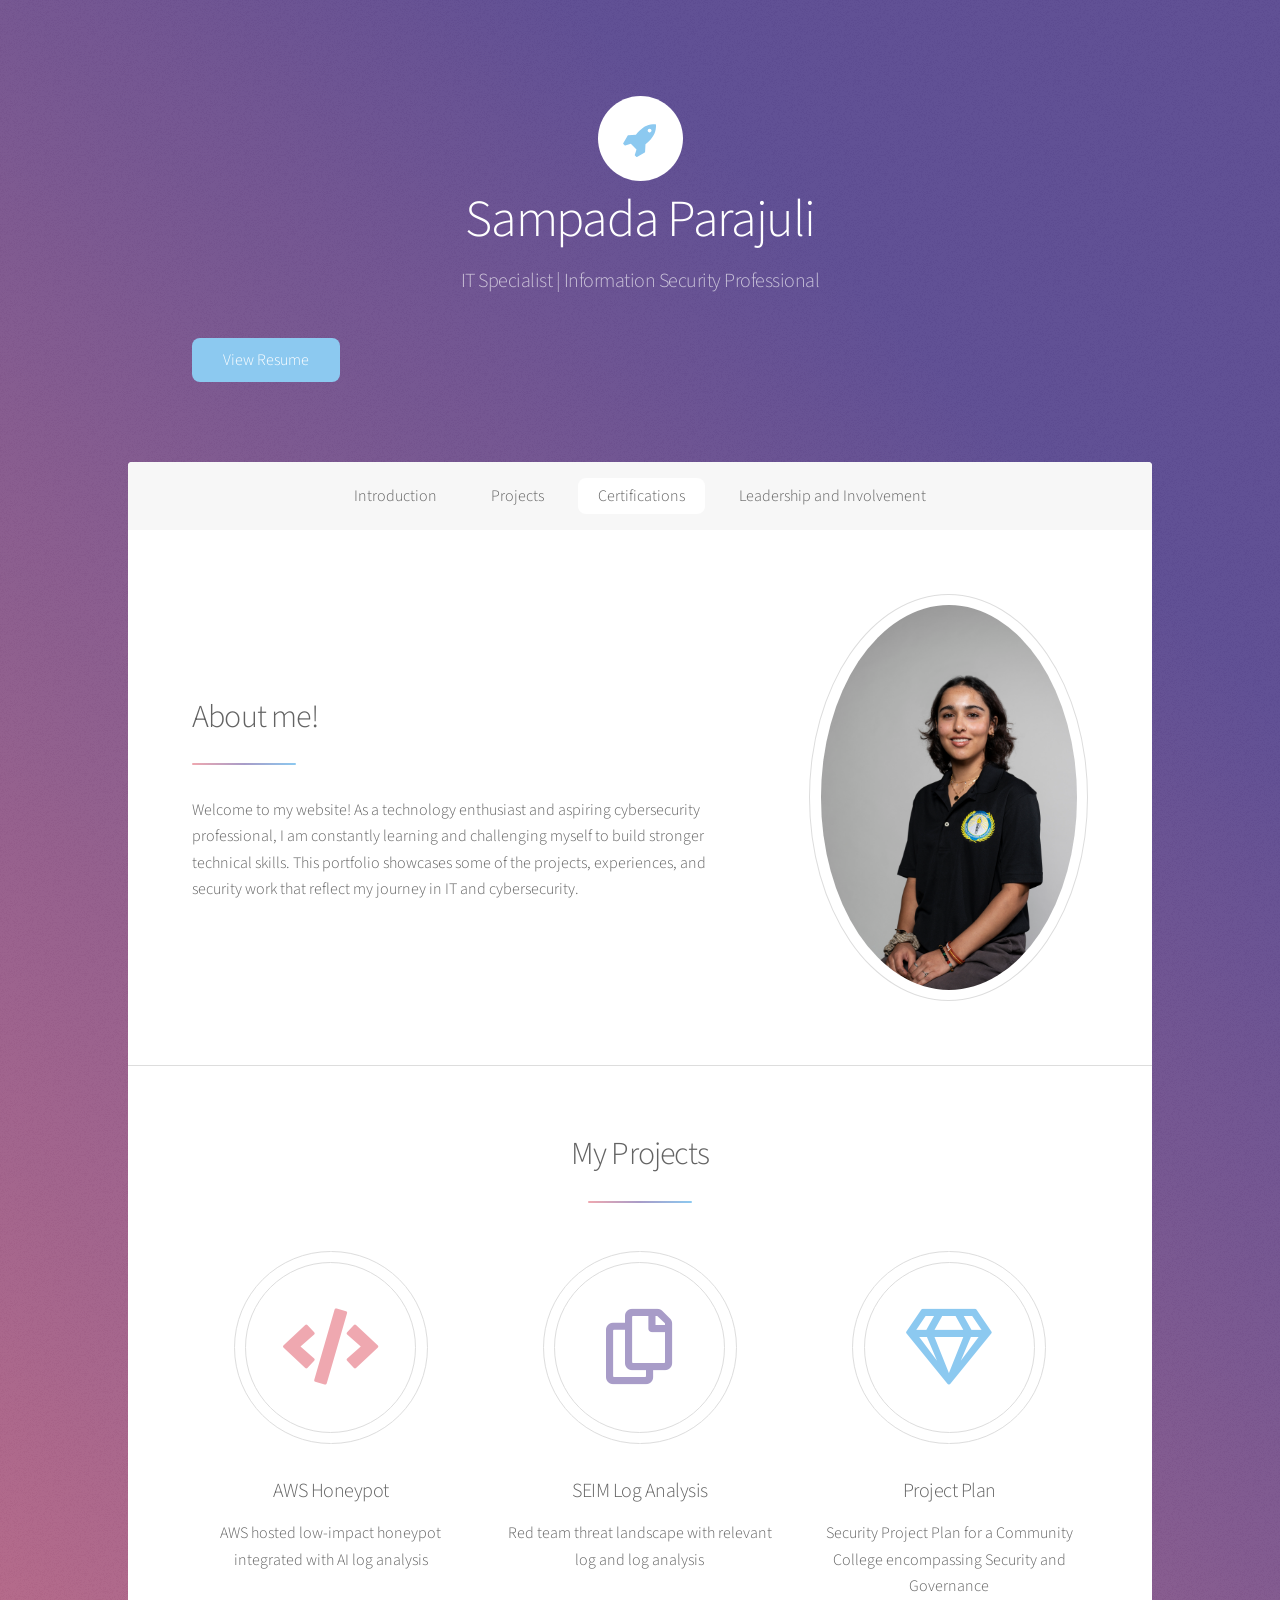
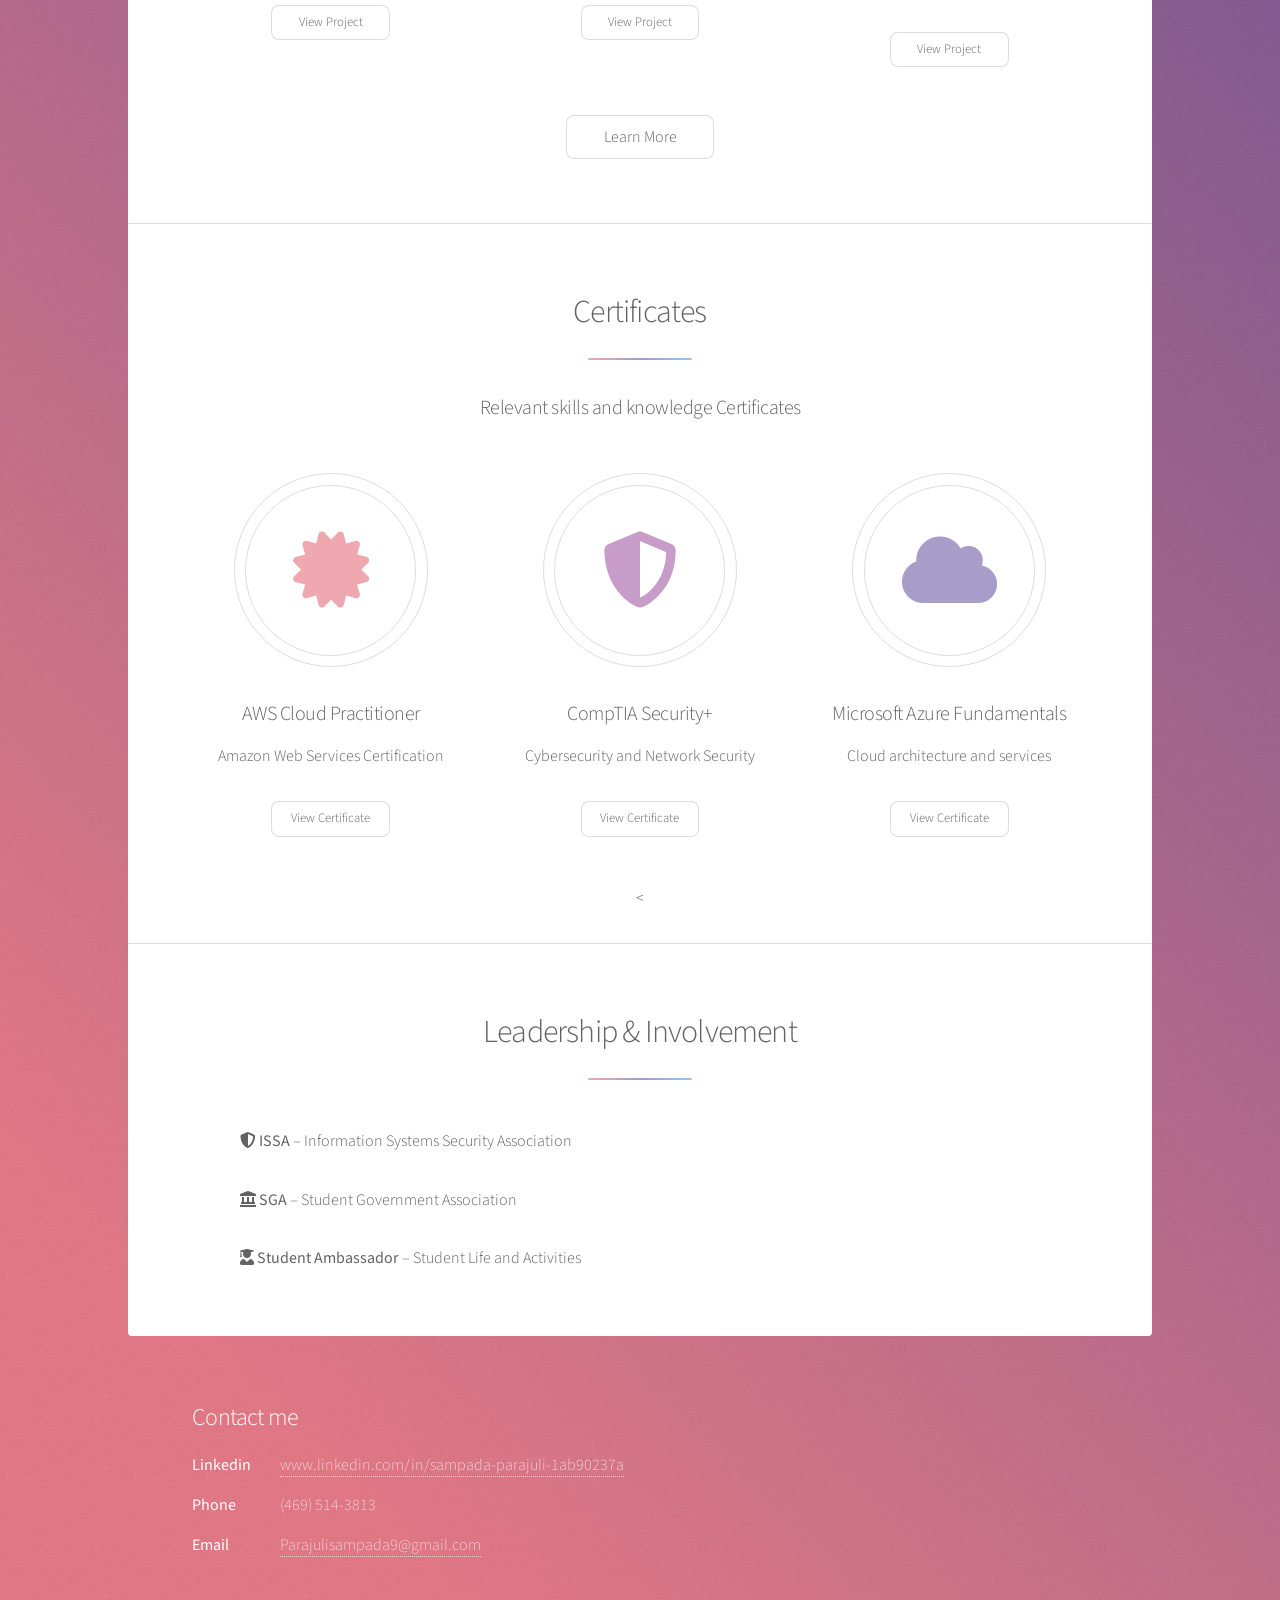
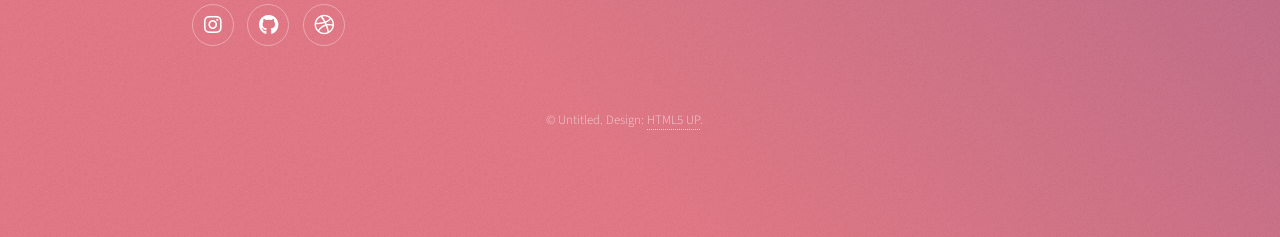
==== index.html @ 26364e6a "Update index.html" ====
<!DOCTYPE HTML>
<!--
	Stellar by HTML5 UP
	html5up.net | @ajlkn
	Free for personal and commercial use under the CCA 3.0 license (html5up.net/license)
-->
<html>
	<head>
		<title>Stellar by HTML5 UP</title>
		<meta charset="utf-8" />
		<meta name="viewport" content="width=device-width, initial-scale=1, user-scalable=no" />
		<link rel="stylesheet" href="assets/css/main.css" />
		<noscript><link rel="stylesheet" href="assets/css/noscript.css" /></noscript>
	</head>
	<body class="is-preload">

		<!-- Wrapper -->
			<div id="wrapper">

				<!-- Header -->
					<header id="header" class="alt">
						<img src="images/logo.svg" alt="" />
						<h1>Sampada Parajuli</h1>
						<p>IT Specialist | Information Security Professional<br />
						<ul class="actions">
    <li>
        <a href="Files/Parajuli_Sampada_resume.pdf" 
           class="button primary" 
           target="_blank">
           View Resume
        </a>
    </li>
</ul>

					</header>

				<!-- Nav -->
					<nav id="nav">
						<ul>
							<li><a href="#intro" class="active">Introduction</a></li>
							<li><a href="#first">Projects</a></li>
							<li><a href="#second">Certifications</a></li>
							<li><a href="#cta">Leadership and Involvement</a></li>
						</ul>
					</nav>

				<!-- Main -->
					<div id="main">

						<!-- Introduction -->
							<section id="intro" class="main">
								<div class="spotlight">
									<div class="content">
										<header class="major">
											<h2>About me!</h2>
										</header>
										<p> Welcome to my website! As a technology enthusiast and aspiring cybersecurity professional, I am constantly learning and challenging myself to build stronger technical skills. This portfolio showcases some of the projects, experiences, and security work that reflect my journey in IT and cybersecurity. </p>
										 
										
									</div>
									<span class="image"><img src="images/profile.jpg" alt="" /></span>
								</div>
							</section>

						<!-- First Section -->
							<section id="first" class="main special">
								<header class="major">
									<h2>My Projects</h2>
								</header>
								<ul class="features">
									<li>
										<span class="icon solid major style1 fa-code"></span>
										<h3>AWS Honeypot</h3>
										<p>AWS hosted low-impact honeypot integrated with AI log analysis </p>
										<a href="Work_In_Progress.html" class="button small">
                                        View Project
                                        </a>
										
										

									</li>
									<li>
										<span class="icon major style3 fa-copy"></span>
										<h3>SEIM Log Analysis</h3>
										<p>Red team threat landscape with relevant log and log analysis</p>
										<a href="Work_In_Progress.html" class="button small">
										View Project
									    </a>
									</li>
									<li>
										<span class="icon major style5 fa-gem"></span>
										<h3>Project Plan</h3>
										<p>Security Project Plan for a Community College encompassing Security and Governance </p>
										<a href="Files/Final Project Paper.pdf" class=" button small" target="_blank">
										View Project
									    </a>
									</li>
								</ul>
								<footer class="major">
									<ul class="actions special">
										<li><a href="generic.html" class="button">Learn More</a></li>
									</ul>
								</footer>
							</section>

						<!-- Second Section -->
							<section id="second" class="main special">
								<header class="major">
									<h2>Certificates</h2>
									<p>Relevant skills and knowledge Certificates</p>
								</header>
								<ul class="features">

<li>
<span class="icon solid major style1 fa-certificate"></span>
    <h3>AWS Cloud Practitioner</h3>
    <p>Amazon Web Services Certification</p>
    <a href="https://www.credly.com/badges/31029b30-07ab-49d8-a870-d1dc6d3fd53c/public_url" target="_blank" class="button small">
        View Certificate
</a>
</li>

<li>
<span class="icon solid major style2 fa-shield-alt"></span>
<h3>CompTIA Security+</h3>
<p>Cybersecurity and Network Security</p>
<a href="https://www.credly.com/badges/da59592b-9fc3-4e38-9000-5b872bf8cd38/public_url" class=" button small" target="_blank">
View Certificate
</a>
</li>

<li>
<span class="icon solid major style3 fa-cloud"></span>
<h3>Microsoft Azure Fundamentals</h3>
<p>Cloud architecture and services</p>
<a href="https://learn.microsoft.com/api/credentials/share/en-us/SampadaParajuli-6406/9DDF2F035B7B5798?sharingId=3204D1D7E236F572" class=" button small" target="_blank">
View Certificate
</a>
</li>


</ul>
								<
								</footer>
							</section>

						<!-- Get Started -->
							<section id="cta" class="main special">
<header class="major">
<h2>Leadership & Involvement</h2>
</header>

<div class="volunteer-list">

<p><i class="fas fa-shield-alt"></i> 
<strong>ISSA</strong> – Information Systems Security Association
</p>

<p><i class="fas fa-landmark"></i> 
<strong>SGA</strong> – Student Government Association
</p>

<p><i class="fas fa-user-graduate"></i> 
<strong>Student Ambassador</strong> – Student Life and Activities
</p>

</div>

</section>

</section>

					</div>

				<!-- Footer -->
					<footer id="footer">
						</section>
						<section>
							<h2>Contact me </h2>
							<dl class="alt">
								<dt>Linkedin</dt>
								<dd><a herf="#">www.linkedin.com/in/sampada-parajuli-1ab90237a</a></dd>
								<dt>Phone</dt>
								<dd>(469) 514-3813</dd>
								<dt>Email</dt>
								<dd><a href="#">Parajulisampada9@gmail.com</a></dd>
							</dl>
							<ul class="icons">
								<li><a href="#" class="icon brands fa-instagram alt"><span class="label">Instagram</span></a></li>
								<li><a href="#" class="icon brands fa-github alt"><span class="label">GitHub</span></a></li>
								<li><a href="#" class="icon brands fa-dribbble alt"><span class="label">Dribbble</span></a></li>
							</ul>
						</section>
						<p class="copyright">&copy; Untitled. Design: <a href="https://html5up.net">HTML5 UP</a>.</p>
					</footer>

			</div>

		<!-- Scripts -->
			<script src="assets/js/jquery.min.js"></script>
			<script src="assets/js/jquery.scrollex.min.js"></script>
			<script src="assets/js/jquery.scrolly.min.js"></script>
			<script src="assets/js/browser.min.js"></script>
			<script src="assets/js/breakpoints.min.js"></script>
			<script src="assets/js/util.js"></script>
			<script src="assets/js/main.js"></script>

	</body>

</html>
---- assets/css/main.css ----
@import url(fontawesome-all.min.css);
@import 'https://fonts.googleapis.com/css?family=Source+Sans+Pro:300,400';

/*
	Stellar by HTML5 UP
	html5up.net | @ajlkn
	Free for personal and commercial use under the CCA 3.0 license (html5up.net/license)
*/

html, body, div, span, applet, object,
iframe, h1, h2, h3, h4, h5, h6, p, blockquote,
pre, a, abbr, acronym, address, big, cite,
code, del, dfn, em, img, ins, kbd, q, s, samp,
small, strike, strong, sub, sup, tt, var, b,
u, i, center, dl, dt, dd, ol, ul, li, fieldset,
form, label, legend, table, caption, tbody,
tfoot, thead, tr, th, td, article, aside,
canvas, details, embed, figure, figcaption,
footer, header, hgroup, menu, nav, output, ruby,
section, summary, time, mark, audio, video {
	margin: 0;
	padding: 0;
	border: 0;
	font-size: 100%;
	font: inherit;
	vertical-align: baseline;}

article, aside, details, figcaption, figure,
footer, header, hgroup, menu, nav, section {
	display: block;}

body {
	line-height: 1;
}

ol, ul {
	list-style: none;
}

blockquote, q {
	quotes: none;
}

	blockquote:before, blockquote:after, q:before, q:after {
		content: '';
		content: none;
	}

table {
	border-collapse: collapse;
	border-spacing: 0;
}

body {
	-webkit-text-size-adjust: none;
}

mark {
	background-color: transparent;
	color: inherit;
}

input::-moz-focus-inner {
	border: 0;
	padding: 0;
}

input, select, textarea {
	-moz-appearance: none;
	-webkit-appearance: none;
	-ms-appearance: none;
	appearance: none;
}

/* Basic */

	@-ms-viewport {
		width: device-width;
	}

	body {
		-ms-overflow-style: scrollbar;
	}

	@media screen and (max-width: 480px) {

		html, body {
			min-width: 320px;
		}

	}

	html {
		box-sizing: border-box;
	}

	*, *:before, *:after {
		box-sizing: inherit;
	}

	body {
		background-color: #935d8c;
		background-image: url("images/overlay.png"), -moz-linear-gradient(45deg, #e37682 15%, #5f4d93 85%);
		background-image: url("images/overlay.png"), -webkit-linear-gradient(45deg, #e37682 15%, #5f4d93 85%);
		background-image: url("images/overlay.png"), -ms-linear-gradient(45deg, #e37682 15%, #5f4d93 85%);
		background-image: url("images/overlay.png"), linear-gradient(45deg, #e37682 15%, #5f4d93 85%);
	}

		body.is-preload *, body.is-preload *:before, body.is-preload *:after {
			-moz-animation: none !important;
			-webkit-animation: none !important;
			-ms-animation: none !important;
			animation: none !important;
			-moz-transition: none !important;
			-webkit-transition: none !important;
			-ms-transition: none !important;
			transition: none !important;
		}

/* Type */

	body {
		background-color: #935d8c;
		color: rgba(255, 255, 255, 0.65);
	}

	body, input, select, textarea {
		font-family: "Source Sans Pro", Helvetica, sans-serif;
		font-size: 17pt;
		font-weight: 300;
		line-height: 1.65;
	}

		@media screen and (max-width: 1680px) {

			body, input, select, textarea {
				font-size: 14pt;
			}

		}

		@media screen and (max-width: 1280px) {

			body, input, select, textarea {
				font-size: 12pt;
			}

		}

		@media screen and (max-width: 360px) {

			body, input, select, textarea {
				font-size: 11pt;
			}

		}

	a {
		-moz-transition: color 0.2s ease, border-bottom 0.2s ease;
		-webkit-transition: color 0.2s ease, border-bottom 0.2s ease;
		-ms-transition: color 0.2s ease, border-bottom 0.2s ease;
		transition: color 0.2s ease, border-bottom 0.2s ease;
		text-decoration: none;
		border-bottom: dotted 1px;
		color: inherit;
	}

		a:hover {
			border-bottom-color: transparent;
		}

	strong, b {
		font-weight: 400;
	}

	em, i {
		font-style: italic;
	}

	p {
		margin: 0 0 2em 0;
	}

		p.content {
			-moz-columns: 20em 2;
			-webkit-columns: 20em 2;
			-ms-columns: 20em 2;
			columns: 20em 2;
			-moz-column-gap: 2em;
			-webkit-column-gap: 2em;
			-ms-column-gap: 2em;
			column-gap: 2em;
			text-align: justify;
		}

	h1, h2, h3, h4, h5, h6 {
		font-weight: 300;
		line-height: 1.5;
		margin: 0 0 0.7em 0;
		letter-spacing: -0.025em;
	}

		h1 a, h2 a, h3 a, h4 a, h5 a, h6 a {
			color: inherit;
			text-decoration: none;
		}

	h1 {
		font-size: 2.5em;
		line-height: 1.2;
	}

	h2 {
		font-size: 1.5em;
	}

	h3 {
		font-size: 1.25em;
	}

	h4 {
		font-size: 1.1em;
	}

	h5 {
		font-size: 0.9em;
	}

	h6 {
		font-size: 0.7em;
	}

	@media screen and (max-width: 736px) {

		h1 {
			font-size: 2em;
		}

	}

	sub {
		font-size: 0.8em;
		position: relative;
		top: 0.5em;
	}

	sup {
		font-size: 0.8em;
		position: relative;
		top: -0.5em;
	}

	blockquote {
		border-left: solid 4px;
		font-style: italic;
		margin: 0 0 2em 0;
		padding: 0.5em 0 0.5em 2em;
	}

	code {
		border-radius: 8px;
		border: solid 1px;
		font-family: "Courier New", monospace;
		font-size: 0.9em;
		margin: 0 0.25em;
		padding: 0.25em 0.65em;
	}

	pre {
		-webkit-overflow-scrolling: touch;
		font-family: "Courier New", monospace;
		font-size: 0.9em;
		margin: 0 0 2em 0;
	}

		pre code {
			display: block;
			line-height: 1.75;
			padding: 1em 1.5em;
			overflow-x: auto;
		}

	hr {
		border: 0;
		border-bottom: solid 1px;
		margin: 2em 0;
	}

		hr.major {
			margin: 3em 0;
		}

	.align-left {
		text-align: left;
	}

	.align-center {
		text-align: center;
	}

	.align-right {
		text-align: right;
	}

	input, select, textarea {
		color: #ffffff;
	}

	a:hover {
		color: #ffffff;
	}

	strong, b {
		color: #ffffff;
	}

	h1, h2, h3, h4, h5, h6 {
		color: #ffffff;
	}

	blockquote {
		border-left-color: rgba(255, 255, 255, 0.35);
	}

	code {
		background: rgba(255, 255, 255, 0.075);
		border-color: rgba(255, 255, 255, 0.35);
	}

	hr {
		border-bottom-color: rgba(255, 255, 255, 0.35);
	}

/* Row */

	.row {
		display: flex;
		flex-wrap: wrap;
		box-sizing: border-box;
		align-items: stretch;
	}

		.row > * {
			box-sizing: border-box;
		}

		.row.gtr-uniform > * > :last-child {
			margin-bottom: 0;
		}

		.row.aln-left {
			justify-content: flex-start;
		}

		.row.aln-center {
			justify-content: center;
		}

		.row.aln-right {
			justify-content: flex-end;
		}

		.row.aln-top {
			align-items: flex-start;
		}

		.row.aln-middle {
			align-items: center;
		}

		.row.aln-bottom {
			align-items: flex-end;
		}

		.row > .imp {
			order: -1;
		}

		.row > .col-1 {
			width: 8.33333%;
		}

		.row > .off-1 {
			margin-left: 8.33333%;
		}

		.row > .col-2 {
			width: 16.66667%;
		}

		.row > .off-2 {
			margin-left: 16.66667%;
		}

		.row > .col-3 {
			width: 25%;
		}

		.row > .off-3 {
			margin-left: 25%;
		}

		.row > .col-4 {
			width: 33.33333%;
		}

		.row > .off-4 {
			margin-left: 33.33333%;
		}

		.row > .col-5 {
			width: 41.66667%;
		}

		.row > .off-5 {
			margin-left: 41.66667%;
		}

		.row > .col-6 {
			width: 50%;
		}

		.row > .off-6 {
			margin-left: 50%;
		}

		.row > .col-7 {
			width: 58.33333%;
		}

		.row > .off-7 {
			margin-left: 58.33333%;
		}

		.row > .col-8 {
			width: 66.66667%;
		}

		.row > .off-8 {
			margin-left: 66.66667%;
		}

		.row > .col-9 {
			width: 75%;
		}

		.row > .off-9 {
			margin-left: 75%;
		}

		.row > .col-10 {
			width: 83.33333%;
		}

		.row > .off-10 {
			margin-left: 83.33333%;
		}

		.row > .col-11 {
			width: 91.66667%;
		}

		.row > .off-11 {
			margin-left: 91.66667%;
		}

		.row > .col-12 {
			width: 100%;
		}

		.row > .off-12 {
			margin-left: 100%;
		}

		.row.gtr-0 {
			margin-top: 0;
			margin-left: 0em;
		}

			.row.gtr-0 > * {
				padding: 0 0 0 0em;
			}

			.row.gtr-0.gtr-uniform {
				margin-top: 0em;
			}

				.row.gtr-0.gtr-uniform > * {
					padding-top: 0em;
				}

		.row.gtr-25 {
			margin-top: 0;
			margin-left: -0.375em;
		}

			.row.gtr-25 > * {
				padding: 0 0 0 0.375em;
			}

			.row.gtr-25.gtr-uniform {
				margin-top: -0.375em;
			}

				.row.gtr-25.gtr-uniform > * {
					padding-top: 0.375em;
				}

		.row.gtr-50 {
			margin-top: 0;
			margin-left: -0.75em;
		}

			.row.gtr-50 > * {
				padding: 0 0 0 0.75em;
			}

			.row.gtr-50.gtr-uniform {
				margin-top: -0.75em;
			}

				.row.gtr-50.gtr-uniform > * {
					padding-top: 0.75em;
				}

		.row {
			margin-top: 0;
			margin-left: -1.5em;
		}

			.row > * {
				padding: 0 0 0 1.5em;
			}

			.row.gtr-uniform {
				margin-top: -1.5em;
			}

				.row.gtr-uniform > * {
					padding-top: 1.5em;
				}

		.row.gtr-150 {
			margin-top: 0;
			margin-left: -2.25em;
		}

			.row.gtr-150 > * {
				padding: 0 0 0 2.25em;
			}

			.row.gtr-150.gtr-uniform {
				margin-top: -2.25em;
			}

				.row.gtr-150.gtr-uniform > * {
					padding-top: 2.25em;
				}

		.row.gtr-200 {
			margin-top: 0;
			margin-left: -3em;
		}

			.row.gtr-200 > * {
				padding: 0 0 0 3em;
			}

			.row.gtr-200.gtr-uniform {
				margin-top: -3em;
			}

				.row.gtr-200.gtr-uniform > * {
					padding-top: 3em;
				}

		@media screen and (max-width: 1680px) {

			.row {
				display: flex;
				flex-wrap: wrap;
				box-sizing: border-box;
				align-items: stretch;
			}

				.row > * {
					box-sizing: border-box;
				}

				.row.gtr-uniform > * > :last-child {
					margin-bottom: 0;
				}

				.row.aln-left {
					justify-content: flex-start;
				}

				.row.aln-center {
					justify-content: center;
				}

				.row.aln-right {
					justify-content: flex-end;
				}

				.row.aln-top {
					align-items: flex-start;
				}

				.row.aln-middle {
					align-items: center;
				}

				.row.aln-bottom {
					align-items: flex-end;
				}

				.row > .imp-xlarge {
					order: -1;
				}

				.row > .col-1-xlarge {
					width: 8.33333%;
				}

				.row > .off-1-xlarge {
					margin-left: 8.33333%;
				}

				.row > .col-2-xlarge {
					width: 16.66667%;
				}

				.row > .off-2-xlarge {
					margin-left: 16.66667%;
				}

				.row > .col-3-xlarge {
					width: 25%;
				}

				.row > .off-3-xlarge {
					margin-left: 25%;
				}

				.row > .col-4-xlarge {
					width: 33.33333%;
				}

				.row > .off-4-xlarge {
					margin-left: 33.33333%;
				}

				.row > .col-5-xlarge {
					width: 41.66667%;
				}

				.row > .off-5-xlarge {
					margin-left: 41.66667%;
				}

				.row > .col-6-xlarge {
					width: 50%;
				}

				.row > .off-6-xlarge {
					margin-left: 50%;
				}

				.row > .col-7-xlarge {
					width: 58.33333%;
				}

				.row > .off-7-xlarge {
					margin-left: 58.33333%;
				}

				.row > .col-8-xlarge {
					width: 66.66667%;
				}

				.row > .off-8-xlarge {
					margin-left: 66.66667%;
				}

				.row > .col-9-xlarge {
					width: 75%;
				}

				.row > .off-9-xlarge {
					margin-left: 75%;
				}

				.row > .col-10-xlarge {
					width: 83.33333%;
				}

				.row > .off-10-xlarge {
					margin-left: 83.33333%;
				}

				.row > .col-11-xlarge {
					width: 91.66667%;
				}

				.row > .off-11-xlarge {
					margin-left: 91.66667%;
				}

				.row > .col-12-xlarge {
					width: 100%;
				}

				.row > .off-12-xlarge {
					margin-left: 100%;
				}

				.row.gtr-0 {
					margin-top: 0;
					margin-left: 0em;
				}

					.row.gtr-0 > * {
						padding: 0 0 0 0em;
					}

					.row.gtr-0.gtr-uniform {
						margin-top: 0em;
					}

						.row.gtr-0.gtr-uniform > * {
							padding-top: 0em;
						}

				.row.gtr-25 {
					margin-top: 0;
					margin-left: -0.375em;
				}

					.row.gtr-25 > * {
						padding: 0 0 0 0.375em;
					}

					.row.gtr-25.gtr-uniform {
						margin-top: -0.375em;
					}

						.row.gtr-25.gtr-uniform > * {
							padding-top: 0.375em;
						}

				.row.gtr-50 {
					margin-top: 0;
					margin-left: -0.75em;
				}

					.row.gtr-50 > * {
						padding: 0 0 0 0.75em;
					}

					.row.gtr-50.gtr-uniform {
						margin-top: -0.75em;
					}

						.row.gtr-50.gtr-uniform > * {
							padding-top: 0.75em;
						}

				.row {
					margin-top: 0;
					margin-left: -1.5em;
				}

					.row > * {
						padding: 0 0 0 1.5em;
					}

					.row.gtr-uniform {
						margin-top: -1.5em;
					}

						.row.gtr-uniform > * {
							padding-top: 1.5em;
						}

				.row.gtr-150 {
					margin-top: 0;
					margin-left: -2.25em;
				}

					.row.gtr-150 > * {
						padding: 0 0 0 2.25em;
					}

					.row.gtr-150.gtr-uniform {
						margin-top: -2.25em;
					}

						.row.gtr-150.gtr-uniform > * {
							padding-top: 2.25em;
						}

				.row.gtr-200 {
					margin-top: 0;
					margin-left: -3em;
				}

					.row.gtr-200 > * {
						padding: 0 0 0 3em;
					}

					.row.gtr-200.gtr-uniform {
						margin-top: -3em;
					}

						.row.gtr-200.gtr-uniform > * {
							padding-top: 3em;
						}

		}

		@media screen and (max-width: 1280px) {

			.row {
				display: flex;
				flex-wrap: wrap;
				box-sizing: border-box;
				align-items: stretch;
			}

				.row > * {
					box-sizing: border-box;
				}

				.row.gtr-uniform > * > :last-child {
					margin-bottom: 0;
				}

				.row.aln-left {
					justify-content: flex-start;
				}

				.row.aln-center {
					justify-content: center;
				}

				.row.aln-right {
					justify-content: flex-end;
				}

				.row.aln-top {
					align-items: flex-start;
				}

				.row.aln-middle {
					align-items: center;
				}

				.row.aln-bottom {
					align-items: flex-end;
				}

				.row > .imp-large {
					order: -1;
				}

				.row > .col-1-large {
					width: 8.33333%;
				}

				.row > .off-1-large {
					margin-left: 8.33333%;
				}

				.row > .col-2-large {
					width: 16.66667%;
				}

				.row > .off-2-large {
					margin-left: 16.66667%;
				}

				.row > .col-3-large {
					width: 25%;
				}

				.row > .off-3-large {
					margin-left: 25%;
				}

				.row > .col-4-large {
					width: 33.33333%;
				}

				.row > .off-4-large {
					margin-left: 33.33333%;
				}

				.row > .col-5-large {
					width: 41.66667%;
				}

				.row > .off-5-large {
					margin-left: 41.66667%;
				}

				.row > .col-6-large {
					width: 50%;
				}

				.row > .off-6-large {
					margin-left: 50%;
				}

				.row > .col-7-large {
					width: 58.33333%;
				}

				.row > .off-7-large {
					margin-left: 58.33333%;
				}

				.row > .col-8-large {
					width: 66.66667%;
				}

				.row > .off-8-large {
					margin-left: 66.66667%;
				}

				.row > .col-9-large {
					width: 75%;
				}

				.row > .off-9-large {
					margin-left: 75%;
				}

				.row > .col-10-large {
					width: 83.33333%;
				}

				.row > .off-10-large {
					margin-left: 83.33333%;
				}

				.row > .col-11-large {
					width: 91.66667%;
				}

				.row > .off-11-large {
					margin-left: 91.66667%;
				}

				.row > .col-12-large {
					width: 100%;
				}

				.row > .off-12-large {
					margin-left: 100%;
				}

				.row.gtr-0 {
					margin-top: 0;
					margin-left: 0em;
				}

					.row.gtr-0 > * {
						padding: 0 0 0 0em;
					}

					.row.gtr-0.gtr-uniform {
						margin-top: 0em;
					}

						.row.gtr-0.gtr-uniform > * {
							padding-top: 0em;
						}

				.row.gtr-25 {
					margin-top: 0;
					margin-left: -0.375em;
				}

					.row.gtr-25 > * {
						padding: 0 0 0 0.375em;
					}

					.row.gtr-25.gtr-uniform {
						margin-top: -0.375em;
					}

						.row.gtr-25.gtr-uniform > * {
							padding-top: 0.375em;
						}

				.row.gtr-50 {
					margin-top: 0;
					margin-left: -0.75em;
				}

					.row.gtr-50 > * {
						padding: 0 0 0 0.75em;
					}

					.row.gtr-50.gtr-uniform {
						margin-top: -0.75em;
					}

						.row.gtr-50.gtr-uniform > * {
							padding-top: 0.75em;
						}

				.row {
					margin-top: 0;
					margin-left: -1.5em;
				}

					.row > * {
						padding: 0 0 0 1.5em;
					}

					.row.gtr-uniform {
						margin-top: -1.5em;
					}

						.row.gtr-uniform > * {
							padding-top: 1.5em;
						}

				.row.gtr-150 {
					margin-top: 0;
					margin-left: -2.25em;
				}

					.row.gtr-150 > * {
						padding: 0 0 0 2.25em;
					}

					.row.gtr-150.gtr-uniform {
						margin-top: -2.25em;
					}

						.row.gtr-150.gtr-uniform > * {
							padding-top: 2.25em;
						}

				.row.gtr-200 {
					margin-top: 0;
					margin-left: -3em;
				}

					.row.gtr-200 > * {
						padding: 0 0 0 3em;
					}

					.row.gtr-200.gtr-uniform {
						margin-top: -3em;
					}

						.row.gtr-200.gtr-uniform > * {
							padding-top: 3em;
						}

		}

		@media screen and (max-width: 980px) {

			.row {
				display: flex;
				flex-wrap: wrap;
				box-sizing: border-box;
				align-items: stretch;
			}

				.row > * {
					box-sizing: border-box;
				}

				.row.gtr-uniform > * > :last-child {
					margin-bottom: 0;
				}

				.row.aln-left {
					justify-content: flex-start;
				}

				.row.aln-center {
					justify-content: center;
				}

				.row.aln-right {
					justify-content: flex-end;
				}

				.row.aln-top {
					align-items: flex-start;
				}

				.row.aln-middle {
					align-items: center;
				}

				.row.aln-bottom {
					align-items: flex-end;
				}

				.row > .imp-medium {
					order: -1;
				}

				.row > .col-1-medium {
					width: 8.33333%;
				}

				.row > .off-1-medium {
					margin-left: 8.33333%;
				}

				.row > .col-2-medium {
					width: 16.66667%;
				}

				.row > .off-2-medium {
					margin-left: 16.66667%;
				}

				.row > .col-3-medium {
					width: 25%;
				}

				.row > .off-3-medium {
					margin-left: 25%;
				}

				.row > .col-4-medium {
					width: 33.33333%;
				}

				.row > .off-4-medium {
					margin-left: 33.33333%;
				}

				.row > .col-5-medium {
					width: 41.66667%;
				}

				.row > .off-5-medium {
					margin-left: 41.66667%;
				}

				.row > .col-6-medium {
					width: 50%;
				}

				.row > .off-6-medium {
					margin-left: 50%;
				}

				.row > .col-7-medium {
					width: 58.33333%;
				}

				.row > .off-7-medium {
					margin-left: 58.33333%;
				}

				.row > .col-8-medium {
					width: 66.66667%;
				}

				.row > .off-8-medium {
					margin-left: 66.66667%;
				}

				.row > .col-9-medium {
					width: 75%;
				}

				.row > .off-9-medium {
					margin-left: 75%;
				}

				.row > .col-10-medium {
					width: 83.33333%;
				}

				.row > .off-10-medium {
					margin-left: 83.33333%;
				}

				.row > .col-11-medium {
					width: 91.66667%;
				}

				.row > .off-11-medium {
					margin-left: 91.66667%;
				}

				.row > .col-12-medium {
					width: 100%;
				}

				.row > .off-12-medium {
					margin-left: 100%;
				}

				.row.gtr-0 {
					margin-top: 0;
					margin-left: 0em;
				}

					.row.gtr-0 > * {
						padding: 0 0 0 0em;
					}

					.row.gtr-0.gtr-uniform {
						margin-top: 0em;
					}

						.row.gtr-0.gtr-uniform > * {
							padding-top: 0em;
						}

				.row.gtr-25 {
					margin-top: 0;
					margin-left: -0.375em;
				}

					.row.gtr-25 > * {
						padding: 0 0 0 0.375em;
					}

					.row.gtr-25.gtr-uniform {
						margin-top: -0.375em;
					}

						.row.gtr-25.gtr-uniform > * {
							padding-top: 0.375em;
						}

				.row.gtr-50 {
					margin-top: 0;
					margin-left: -0.75em;
				}

					.row.gtr-50 > * {
						padding: 0 0 0 0.75em;
					}

					.row.gtr-50.gtr-uniform {
						margin-top: -0.75em;
					}

						.row.gtr-50.gtr-uniform > * {
							padding-top: 0.75em;
						}

				.row {
					margin-top: 0;
					margin-left: -1.5em;
				}

					.row > * {
						padding: 0 0 0 1.5em;
					}

					.row.gtr-uniform {
						margin-top: -1.5em;
					}

						.row.gtr-uniform > * {
							padding-top: 1.5em;
						}

				.row.gtr-150 {
					margin-top: 0;
					margin-left: -2.25em;
				}

					.row.gtr-150 > * {
						padding: 0 0 0 2.25em;
					}

					.row.gtr-150.gtr-uniform {
						margin-top: -2.25em;
					}

						.row.gtr-150.gtr-uniform > * {
							padding-top: 2.25em;
						}

				.row.gtr-200 {
					margin-top: 0;
					margin-left: -3em;
				}

					.row.gtr-200 > * {
						padding: 0 0 0 3em;
					}

					.row.gtr-200.gtr-uniform {
						margin-top: -3em;
					}

						.row.gtr-200.gtr-uniform > * {
							padding-top: 3em;
						}

		}

		@media screen and (max-width: 736px) {

			.row {
				display: flex;
				flex-wrap: wrap;
				box-sizing: border-box;
				align-items: stretch;
			}

				.row > * {
					box-sizing: border-box;
				}

				.row.gtr-uniform > * > :last-child {
					margin-bottom: 0;
				}

				.row.aln-left {
					justify-content: flex-start;
				}

				.row.aln-center {
					justify-content: center;
				}

				.row.aln-right {
					justify-content: flex-end;
				}

				.row.aln-top {
					align-items: flex-start;
				}

				.row.aln-middle {
					align-items: center;
				}

				.row.aln-bottom {
					align-items: flex-end;
				}

				.row > .imp-small {
					order: -1;
				}

				.row > .col-1-small {
					width: 8.33333%;
				}

				.row > .off-1-small {
					margin-left: 8.33333%;
				}

				.row > .col-2-small {
					width: 16.66667%;
				}

				.row > .off-2-small {
					margin-left: 16.66667%;
				}

				.row > .col-3-small {
					width: 25%;
				}

				.row > .off-3-small {
					margin-left: 25%;
				}

				.row > .col-4-small {
					width: 33.33333%;
				}

				.row > .off-4-small {
					margin-left: 33.33333%;
				}

				.row > .col-5-small {
					width: 41.66667%;
				}

				.row > .off-5-small {
					margin-left: 41.66667%;
				}

				.row > .col-6-small {
					width: 50%;
				}

				.row > .off-6-small {
					margin-left: 50%;
				}

				.row > .col-7-small {
					width: 58.33333%;
				}

				.row > .off-7-small {
					margin-left: 58.33333%;
				}

				.row > .col-8-small {
					width: 66.66667%;
				}

				.row > .off-8-small {
					margin-left: 66.66667%;
				}

				.row > .col-9-small {
					width: 75%;
				}

				.row > .off-9-small {
					margin-left: 75%;
				}

				.row > .col-10-small {
					width: 83.33333%;
				}

				.row > .off-10-small {
					margin-left: 83.33333%;
				}

				.row > .col-11-small {
					width: 91.66667%;
				}

				.row > .off-11-small {
					margin-left: 91.66667%;
				}

				.row > .col-12-small {
					width: 100%;
				}

				.row > .off-12-small {
					margin-left: 100%;
				}

				.row.gtr-0 {
					margin-top: 0;
					margin-left: 0em;
				}

					.row.gtr-0 > * {
						padding: 0 0 0 0em;
					}

					.row.gtr-0.gtr-uniform {
						margin-top: 0em;
					}

						.row.gtr-0.gtr-uniform > * {
							padding-top: 0em;
						}

				.row.gtr-25 {
					margin-top: 0;
					margin-left: -0.25em;
				}

					.row.gtr-25 > * {
						padding: 0 0 0 0.25em;
					}

					.row.gtr-25.gtr-uniform {
						margin-top: -0.25em;
					}

						.row.gtr-25.gtr-uniform > * {
							padding-top: 0.25em;
						}

				.row.gtr-50 {
					margin-top: 0;
					margin-left: -0.5em;
				}

					.row.gtr-50 > * {
						padding: 0 0 0 0.5em;
					}

					.row.gtr-50.gtr-uniform {
						margin-top: -0.5em;
					}

						.row.gtr-50.gtr-uniform > * {
							padding-top: 0.5em;
						}

				.row {
					margin-top: 0;
					margin-left: -1em;
				}

					.row > * {
						padding: 0 0 0 1em;
					}

					.row.gtr-uniform {
						margin-top: -1em;
					}

						.row.gtr-uniform > * {
							padding-top: 1em;
						}

				.row.gtr-150 {
					margin-top: 0;
					margin-left: -1.5em;
				}

					.row.gtr-150 > * {
						padding: 0 0 0 1.5em;
					}

					.row.gtr-150.gtr-uniform {
						margin-top: -1.5em;
					}

						.row.gtr-150.gtr-uniform > * {
							padding-top: 1.5em;
						}

				.row.gtr-200 {
					margin-top: 0;
					margin-left: -2em;
				}

					.row.gtr-200 > * {
						padding: 0 0 0 2em;
					}

					.row.gtr-200.gtr-uniform {
						margin-top: -2em;
					}

						.row.gtr-200.gtr-uniform > * {
							padding-top: 2em;
						}

		}

		@media screen and (max-width: 480px) {

			.row {
				display: flex;
				flex-wrap: wrap;
				box-sizing: border-box;
				align-items: stretch;
			}

				.row > * {
					box-sizing: border-box;
				}

				.row.gtr-uniform > * > :last-child {
					margin-bottom: 0;
				}

				.row.aln-left {
					justify-content: flex-start;
				}

				.row.aln-center {
					justify-content: center;
				}

				.row.aln-right {
					justify-content: flex-end;
				}

				.row.aln-top {
					align-items: flex-start;
				}

				.row.aln-middle {
					align-items: center;
				}

				.row.aln-bottom {
					align-items: flex-end;
				}

				.row > .imp-xsmall {
					order: -1;
				}

				.row > .col-1-xsmall {
					width: 8.33333%;
				}

				.row > .off-1-xsmall {
					margin-left: 8.33333%;
				}

				.row > .col-2-xsmall {
					width: 16.66667%;
				}

				.row > .off-2-xsmall {
					margin-left: 16.66667%;
				}

				.row > .col-3-xsmall {
					width: 25%;
				}

				.row > .off-3-xsmall {
					margin-left: 25%;
				}

				.row > .col-4-xsmall {
					width: 33.33333%;
				}

				.row > .off-4-xsmall {
					margin-left: 33.33333%;
				}

				.row > .col-5-xsmall {
					width: 41.66667%;
				}

				.row > .off-5-xsmall {
					margin-left: 41.66667%;
				}

				.row > .col-6-xsmall {
					width: 50%;
				}

				.row > .off-6-xsmall {
					margin-left: 50%;
				}

				.row > .col-7-xsmall {
					width: 58.33333%;
				}

				.row > .off-7-xsmall {
					margin-left: 58.33333%;
				}

				.row > .col-8-xsmall {
					width: 66.66667%;
				}

				.row > .off-8-xsmall {
					margin-left: 66.66667%;
				}

				.row > .col-9-xsmall {
					width: 75%;
				}

				.row > .off-9-xsmall {
					margin-left: 75%;
				}

				.row > .col-10-xsmall {
					width: 83.33333%;
				}

				.row > .off-10-xsmall {
					margin-left: 83.33333%;
				}

				.row > .col-11-xsmall {
					width: 91.66667%;
				}

				.row > .off-11-xsmall {
					margin-left: 91.66667%;
				}

				.row > .col-12-xsmall {
					width: 100%;
				}

				.row > .off-12-xsmall {
					margin-left: 100%;
				}

				.row.gtr-0 {
					margin-top: 0;
					margin-left: 0em;
				}

					.row.gtr-0 > * {
						padding: 0 0 0 0em;
					}

					.row.gtr-0.gtr-uniform {
						margin-top: 0em;
					}

						.row.gtr-0.gtr-uniform > * {
							padding-top: 0em;
						}

				.row.gtr-25 {
					margin-top: 0;
					margin-left: -0.3125em;
				}

					.row.gtr-25 > * {
						padding: 0 0 0 0.3125em;
					}

					.row.gtr-25.gtr-uniform {
						margin-top: -0.3125em;
					}

						.row.gtr-25.gtr-uniform > * {
							padding-top: 0.3125em;
						}

				.row.gtr-50 {
					margin-top: 0;
					margin-left: -0.625em;
				}

					.row.gtr-50 > * {
						padding: 0 0 0 0.625em;
					}

					.row.gtr-50.gtr-uniform {
						margin-top: -0.625em;
					}

						.row.gtr-50.gtr-uniform > * {
							padding-top: 0.625em;
						}

				.row {
					margin-top: 0;
					margin-left: -1.25em;
				}

					.row > * {
						padding: 0 0 0 1.25em;
					}

					.row.gtr-uniform {
						margin-top: -1.25em;
					}

						.row.gtr-uniform > * {
							padding-top: 1.25em;
						}

				.row.gtr-150 {
					margin-top: 0;
					margin-left: -1.875em;
				}

					.row.gtr-150 > * {
						padding: 0 0 0 1.875em;
					}

					.row.gtr-150.gtr-uniform {
						margin-top: -1.875em;
					}

						.row.gtr-150.gtr-uniform > * {
							padding-top: 1.875em;
						}

				.row.gtr-200 {
					margin-top: 0;
					margin-left: -2.5em;
				}

					.row.gtr-200 > * {
						padding: 0 0 0 2.5em;
					}

					.row.gtr-200.gtr-uniform {
						margin-top: -2.5em;
					}

						.row.gtr-200.gtr-uniform > * {
							padding-top: 2.5em;
						}

		}

/* Box */

	.box {
		border-radius: 8px;
		border: solid;
		margin-bottom: 2em;
		padding: 1.5em;
	}

		.box > :last-child,
		.box > :last-child > :last-child,
		.box > :last-child > :last-child > :last-child {
			margin-bottom: 0;
		}

		.box.alt {
			border: 0;
			border-radius: 0;
			padding: 0;
		}

	.box {
		border-color: rgba(255, 255, 255, 0.35);
	}

/* Button */

	input[type="submit"],
	input[type="reset"],
	input[type="button"],
	button,
	.button {
		-moz-appearance: none;
		-webkit-appearance: none;
		-ms-appearance: none;
		appearance: none;
		-moz-transition: background-color 0.2s ease-in-out, color 0.2s ease-in-out;
		-webkit-transition: background-color 0.2s ease-in-out, color 0.2s ease-in-out;
		-ms-transition: background-color 0.2s ease-in-out, color 0.2s ease-in-out;
		transition: background-color 0.2s ease-in-out, color 0.2s ease-in-out;
		border-radius: 8px;
		border: 0;
		cursor: pointer;
		display: inline-block;
		font-weight: 300;
		height: 2.75em;
		line-height: 2.75em;
		min-width: 9.25em;
		padding: 0 1.5em;
		text-align: center;
		text-decoration: none;
		white-space: nowrap;
	}

		input[type="submit"].icon,
		input[type="reset"].icon,
		input[type="button"].icon,
		button.icon,
		.button.icon {
			padding-left: 1.35em;
		}

			input[type="submit"].icon:before,
			input[type="reset"].icon:before,
			input[type="button"].icon:before,
			button.icon:before,
			.button.icon:before {
				margin-right: 0.5em;
			}

		input[type="submit"].fit,
		input[type="reset"].fit,
		input[type="button"].fit,
		button.fit,
		.button.fit {
			width: 100%;
		}

		input[type="submit"].small,
		input[type="reset"].small,
		input[type="button"].small,
		button.small,
		.button.small {
			font-size: 0.8em;
		}

		input[type="submit"].large,
		input[type="reset"].large,
		input[type="button"].large,
		button.large,
		.button.large {
			font-size: 1.35em;
		}

		input[type="submit"].disabled, input[type="submit"]:disabled,
		input[type="reset"].disabled,
		input[type="reset"]:disabled,
		input[type="button"].disabled,
		input[type="button"]:disabled,
		button.disabled,
		button:disabled,
		.button.disabled,
		.button:disabled {
			pointer-events: none;
			opacity: 0.25;
		}

		@media screen and (max-width: 736px) {

			input[type="submit"],
			input[type="reset"],
			input[type="button"],
			button,
			.button {
				min-width: 0;
			}

		}

	input[type="submit"],
	input[type="reset"],
	input[type="button"],
	button,
	.button {
		background-color: transparent;
		box-shadow: inset 0 0 0 1px rgba(255, 255, 255, 0.35);
		color: #ffffff !important;
	}

		input[type="submit"]:hover,
		input[type="reset"]:hover,
		input[type="button"]:hover,
		button:hover,
		.button:hover {
			background-color: rgba(255, 255, 255, 0.075);
		}

		input[type="submit"]:active,
		input[type="reset"]:active,
		input[type="button"]:active,
		button:active,
		.button:active {
			background-color: rgba(255, 255, 255, 0.2);
		}

		input[type="submit"].icon:before,
		input[type="reset"].icon:before,
		input[type="button"].icon:before,
		button.icon:before,
		.button.icon:before {
			color: rgba(255, 255, 255, 0.5);
		}

		input[type="submit"].primary,
		input[type="reset"].primary,
		input[type="button"].primary,
		button.primary,
		.button.primary {
			background-color: #8cc9f0;
			color: #ffffff !important;
			box-shadow: none;
		}

			input[type="submit"].primary:hover,
			input[type="reset"].primary:hover,
			input[type="button"].primary:hover,
			button.primary:hover,
			.button.primary:hover {
				background-color: #9acff2;
			}

			input[type="submit"].primary:active,
			input[type="reset"].primary:active,
			input[type="button"].primary:active,
			button.primary:active,
			.button.primary:active {
				background-color: #7ec3ee;
			}

			input[type="submit"].primary.icon:before,
			input[type="reset"].primary.icon:before,
			input[type="button"].primary.icon:before,
			button.primary.icon:before,
			.button.primary.icon:before {
				color: #ffffff !important;
			}

/* Form */

	form {
		margin: 0 0 2em 0;
	}

	label {
		display: block;
		font-size: 0.9em;
		font-weight: 400;
		margin: 0 0 1em 0;
	}

	input[type="text"],
	input[type="password"],
	input[type="email"],
	select,
	textarea {
		-moz-appearance: none;
		-webkit-appearance: none;
		-ms-appearance: none;
		appearance: none;
		border-radius: 8px;
		border: solid 1px;
		color: inherit;
		display: block;
		outline: 0;
		padding: 0 1em;
		text-decoration: none;
		width: 100%;
	}

		input[type="text"]:invalid,
		input[type="password"]:invalid,
		input[type="email"]:invalid,
		select:invalid,
		textarea:invalid {
			box-shadow: none;
		}

	select {
		background-size: 1.25rem;
		background-repeat: no-repeat;
		background-position: calc(100% - 1rem) center;
		height: 2.75em;
		padding-right: 2.75em;
		text-overflow: ellipsis;
	}

		select:focus::-ms-value {
			background-color: transparent;
		}

		select::-ms-expand {
			display: none;
		}

	input[type="text"],
	input[type="password"],
	input[type="email"],
	select {
		height: 2.75em;
	}

	textarea {
		padding: 0.75em 1em;
	}

	input[type="checkbox"],
	input[type="radio"] {
		-moz-appearance: none;
		-webkit-appearance: none;
		-ms-appearance: none;
		appearance: none;
		display: block;
		float: left;
		margin-right: -2em;
		opacity: 0;
		width: 1em;
		z-index: -1;
	}

		input[type="checkbox"] + label,
		input[type="radio"] + label {
			text-decoration: none;
			cursor: pointer;
			display: inline-block;
			font-size: 1em;
			font-weight: 300;
			padding-left: 2.4em;
			padding-right: 0.75em;
			position: relative;
		}

			input[type="checkbox"] + label:before,
			input[type="radio"] + label:before {
				-moz-osx-font-smoothing: grayscale;
				-webkit-font-smoothing: antialiased;
				display: inline-block;
				font-style: normal;
				font-variant: normal;
				text-rendering: auto;
				line-height: 1;
				text-transform: none !important;
				font-family: 'Font Awesome 5 Free';
				font-weight: 900;
			}

			input[type="checkbox"] + label:before,
			input[type="radio"] + label:before {
				border-radius: 8px;
				border: solid 1px;
				content: '';
				display: inline-block;
				font-size: 0.8em;
				height: 2.0625em;
				left: 0;
				line-height: 2.0625em;
				position: absolute;
				text-align: center;
				top: 0;
				width: 2.0625em;
			}

		input[type="checkbox"]:checked + label:before,
		input[type="radio"]:checked + label:before {
			content: '\f00c';
		}

	input[type="checkbox"] + label:before {
		border-radius: 8px;
	}

	input[type="radio"] + label:before {
		border-radius: 100%;
	}

	::-webkit-input-placeholder {
		opacity: 1.0;
	}

	:-moz-placeholder {
		opacity: 1.0;
	}

	::-moz-placeholder {
		opacity: 1.0;
	}

	:-ms-input-placeholder {
		opacity: 1.0;
	}

	label {
		color: #ffffff;
	}

	input[type="text"],
	input[type="password"],
	input[type="email"],
	select,
	textarea {
		background-color: rgba(255, 255, 255, 0.075);
		border-color: rgba(255, 255, 255, 0.35);
	}

		input[type="text"]:focus,
		input[type="password"]:focus,
		input[type="email"]:focus,
		select:focus,
		textarea:focus {
			border-color: #8cc9f0;
			box-shadow: 0 0 0 1px #8cc9f0;
		}

	select {
		background-image: url("data:image/svg+xml;charset=utf8,%3Csvg xmlns='http://www.w3.org/2000/svg' width='40' height='40' preserveAspectRatio='none' viewBox='0 0 40 40'%3E%3Cpath d='M9.4,12.3l10.4,10.4l10.4-10.4c0.2-0.2,0.5-0.4,0.9-0.4c0.3,0,0.6,0.1,0.9,0.4l3.3,3.3c0.2,0.2,0.4,0.5,0.4,0.9 c0,0.4-0.1,0.6-0.4,0.9L20.7,31.9c-0.2,0.2-0.5,0.4-0.9,0.4c-0.3,0-0.6-0.1-0.9-0.4L4.3,17.3c-0.2-0.2-0.4-0.5-0.4-0.9 c0-0.4,0.1-0.6,0.4-0.9l3.3-3.3c0.2-0.2,0.5-0.4,0.9-0.4S9.1,12.1,9.4,12.3z' fill='rgba(255, 255, 255, 0.35)' /%3E%3C/svg%3E");
	}

		select option {
			color: #ffffff;
			background: #935d8c;
		}

	input[type="checkbox"] + label,
	input[type="radio"] + label {
		color: rgba(255, 255, 255, 0.65);
	}

		input[type="checkbox"] + label:before,
		input[type="radio"] + label:before {
			background: rgba(255, 255, 255, 0.075);
			border-color: rgba(255, 255, 255, 0.35);
		}

	input[type="checkbox"]:checked + label:before,
	input[type="radio"]:checked + label:before {
		background-color: #ffffff;
		border-color: #ffffff;
		color: #935d8c;
	}

	input[type="checkbox"]:focus + label:before,
	input[type="radio"]:focus + label:before {
		border-color: #8cc9f0;
		box-shadow: 0 0 0 1px #8cc9f0;
	}

	::-webkit-input-placeholder {
		color: rgba(255, 255, 255, 0.5) !important;
	}

	:-moz-placeholder {
		color: rgba(255, 255, 255, 0.5) !important;
	}

	::-moz-placeholder {
		color: rgba(255, 255, 255, 0.5) !important;
	}

	:-ms-input-placeholder {
		color: rgba(255, 255, 255, 0.5) !important;
	}

	.formerize-placeholder {
		color: rgba(255, 255, 255, 0.5) !important;
	}

/* Icon */

	.icon {
		text-decoration: none;
		-moz-transition: background-color 0.2s ease-in-out, color 0.2s ease-in-out;
		-webkit-transition: background-color 0.2s ease-in-out, color 0.2s ease-in-out;
		-ms-transition: background-color 0.2s ease-in-out, color 0.2s ease-in-out;
		transition: background-color 0.2s ease-in-out, color 0.2s ease-in-out;
		border-bottom: none;
		position: relative;
	}

		.icon:before {
			-moz-osx-font-smoothing: grayscale;
			-webkit-font-smoothing: antialiased;
			display: inline-block;
			font-style: normal;
			font-variant: normal;
			text-rendering: auto;
			line-height: 1;
			text-transform: none !important;
			font-family: 'Font Awesome 5 Free';
			font-weight: 400;
		}

		.icon > .label {
			display: none;
		}

		.icon:before {
			line-height: solid;
		}

		.icon.solid:before {
			font-weight: 900;
		}

		.icon.brands:before {
			font-family: 'Font Awesome 5 Brands';
		}

		.icon.major {
			border: solid 1px;
			display: inline-block;
			border-radius: 100%;
			padding: 0.65em;
			margin: 0 0 2em 0;
			cursor: default;
		}

			.icon.major:before {
				display: inline-block;
				font-size: 6.25rem;
				width: 2.25em;
				height: 2.25em;
				line-height: 2.2em;
				border-radius: 100%;
				border: solid 1px;
				text-align: center;
			}

		.icon.alt {
			display: inline-block;
			border: solid 1px;
			border-radius: 100%;
		}

			.icon.alt:before {
				display: block;
				font-size: 1.25em;
				width: 2em;
				height: 2em;
				text-align: center;
				line-height: 2em;
			}

		.icon.style1 {
			color: #efa8b0;
		}

		.icon.style2 {
			color: #c79cc8;
		}

		.icon.style3 {
			color: #a89cc8;
		}

		.icon.style4 {
			color: #9bb2e1;
		}

		.icon.style5 {
			color: #8cc9f0;
		}

		@media screen and (max-width: 1680px) {

			.icon.major:before {
				font-size: 5.5rem;
			}

		}

		@media screen and (max-width: 1280px) {

			.icon.major:before {
				font-size: 4.75rem;
			}

		}

		@media screen and (max-width: 736px) {

			.icon.major {
				margin: 0 0 1.5em 0;
				padding: 0.35em;
			}

				.icon.major:before {
					font-size: 3.5rem;
				}

		}

	.icon.major {
		border-color: rgba(255, 255, 255, 0.35);
	}

		.icon.major:before {
			border-color: rgba(255, 255, 255, 0.35);
		}

	.icon.alt {
		border-color: rgba(255, 255, 255, 0.35);
		color: #ffffff;
	}

		.icon.alt:hover {
			background-color: rgba(255, 255, 255, 0.075);
		}

		.icon.alt:active {
			background-color: rgba(255, 255, 255, 0.2);
		}

/* Image */

	.image {
		border-radius: 8px;
		border: 0;
		display: inline-block;
		position: relative;
	}

		.image img {
			border-radius: 8px;
			display: block;
		}

		.image.left, .image.right {
			max-width: 40%;
		}

			.image.left img, .image.right img {
				width: 100%;
			}

		.image.left {
			float: left;
			margin: 0 1.5em 1em 0;
			top: 0.25em;
		}

		.image.right {
			float: right;
			margin: 0 0 1em 1.5em;
			top: 0.25em;
		}

		.image.fit {
			display: block;
			margin: 0 0 2em 0;
			width: 100%;
		}

			.image.fit img {
				width: 100%;
			}

		.image.main {
			display: block;
			margin: 0 0 3em 0;
			width: 100%;
		}

			.image.main img {
				width: 100%;
			}

/* List */

	ol {
		list-style: decimal;
		margin: 0 0 2em 0;
		padding-left: 1.25em;
	}

		ol li {
			padding-left: 0.25em;
		}

	ul {
		list-style: disc;
		margin: 0 0 2em 0;
		padding-left: 1em;
	}

		ul li {
			padding-left: 0.5em;
		}

		ul.alt {
			list-style: none;
			padding-left: 0;
		}

			ul.alt li {
				border-top: solid 1px;
				padding: 0.5em 0;
			}

				ul.alt li:first-child {
					border-top: 0;
					padding-top: 0;
				}

	dl {
		margin: 0 0 2em 0;
	}

		dl dt {
			display: block;
			font-weight: 400;
			margin: 0 0 1em 0;
		}

		dl dd {
			margin-left: 2em;
		}

		dl.alt dt {
			display: block;
			width: 3em;
			margin: 0;
			clear: left;
			float: left;
		}

		dl.alt dd {
			margin: 0 0 0.85em 5.5em;
		}

		dl.alt:after {
			content: '';
			display: block;
			clear: both;
		}

	ul.alt li {
		border-top-color: rgba(255, 255, 255, 0.35);
	}

	dl dt {
		color: #ffffff;
	}

/* Actions */

	ul.actions {
		display: -moz-flex;
		display: -webkit-flex;
		display: -ms-flex;
		display: flex;
		cursor: default;
		list-style: none;
		margin-left: -1em;
		padding-left: 0;
	}

		ul.actions li {
			padding: 0 0 0 1em;
			vertical-align: middle;
		}

		ul.actions.special {
			-moz-justify-content: center;
			-webkit-justify-content: center;
			-ms-justify-content: center;
			justify-content: center;
			width: 100%;
			margin-left: 0;
		}

			ul.actions.special li:first-child {
				padding-left: 0;
			}

		ul.actions.stacked {
			-moz-flex-direction: column;
			-webkit-flex-direction: column;
			-ms-flex-direction: column;
			flex-direction: column;
			margin-left: 0;
		}

			ul.actions.stacked li {
				padding: 1.3em 0 0 0;
			}

				ul.actions.stacked li:first-child {
					padding-top: 0;
				}

		ul.actions.fit {
			width: calc(100% + 1em);
		}

			ul.actions.fit li {
				-moz-flex-grow: 1;
				-webkit-flex-grow: 1;
				-ms-flex-grow: 1;
				flex-grow: 1;
				-moz-flex-shrink: 1;
				-webkit-flex-shrink: 1;
				-ms-flex-shrink: 1;
				flex-shrink: 1;
				width: 100%;
			}

				ul.actions.fit li > * {
					width: 100%;
				}

			ul.actions.fit.stacked {
				width: 100%;
			}

		@media screen and (max-width: 480px) {

			ul.actions:not(.fixed) {
				-moz-flex-direction: column;
				-webkit-flex-direction: column;
				-ms-flex-direction: column;
				flex-direction: column;
				margin-left: 0;
				width: 100% !important;
			}

				ul.actions:not(.fixed) li {
					-moz-flex-grow: 1;
					-webkit-flex-grow: 1;
					-ms-flex-grow: 1;
					flex-grow: 1;
					-moz-flex-shrink: 1;
					-webkit-flex-shrink: 1;
					-ms-flex-shrink: 1;
					flex-shrink: 1;
					padding: 1em 0 0 0;
					text-align: center;
					width: 100%;
				}

					ul.actions:not(.fixed) li > * {
						width: 100%;
					}

					ul.actions:not(.fixed) li:first-child {
						padding-top: 0;
					}

					ul.actions:not(.fixed) li input[type="submit"],
					ul.actions:not(.fixed) li input[type="reset"],
					ul.actions:not(.fixed) li input[type="button"],
					ul.actions:not(.fixed) li button,
					ul.actions:not(.fixed) li .button {
						width: 100%;
					}

						ul.actions:not(.fixed) li input[type="submit"].icon:before,
						ul.actions:not(.fixed) li input[type="reset"].icon:before,
						ul.actions:not(.fixed) li input[type="button"].icon:before,
						ul.actions:not(.fixed) li button.icon:before,
						ul.actions:not(.fixed) li .button.icon:before {
							margin-left: -0.5rem;
						}

		}

/* Icons */

	ul.icons {
		cursor: default;
		list-style: none;
		padding-left: 0;
	}

		ul.icons li {
			display: inline-block;
			padding: 0 0.65em 0 0;
		}

			ul.icons li:last-child {
				padding-right: 0 !important;
			}

/* Section/Article */

	section.special, article.special {
		text-align: center;
	}

	header.major {
		margin-bottom: 3em;
	}

		header.major h2 {
			font-size: 2em;
		}

			header.major h2:after {
				display: block;
				content: '';
				width: 3.25em;
				height: 2px;
				margin: 0.7em 0 1em 0;
				border-radius: 2px;
			}

				section.special header.major h2:after, article.special header.major h2:after {
					margin-left: auto;
					margin-right: auto;
				}

		header.major p {
			font-size: 1.25em;
			letter-spacing: -0.025em;
		}

		header.major.special {
			text-align: center;
		}

			header.major.special h2:after {
				margin-left: auto;
				margin-right: auto;
			}

	footer.major {
		margin-top: 3em;
	}

	@media screen and (max-width: 736px) {

		header.major {
			margin-bottom: 0;
		}

			header.major h2 {
				font-size: 1.5em;
			}

			header.major p {
				font-size: 1em;
				letter-spacing: 0;
			}

				header.major p br {
					display: none;
				}

		footer.major {
			margin-top: 0;
		}

	}

	header.major h2:after {
		background-color: rgba(255, 255, 255, 0.35);
	}

/* Table */

	.table-wrapper {
		-webkit-overflow-scrolling: touch;
		overflow-x: auto;
	}

	table {
		margin: 0 0 2em 0;
		width: 100%;
	}

		table tbody tr {
			border: solid 1px;
			border-left: 0;
			border-right: 0;
		}

		table td {
			padding: 0.75em 0.75em;
		}

		table th {
			font-size: 0.9em;
			font-weight: 400;
			padding: 0 0.75em 0.75em 0.75em;
			text-align: left;
		}

		table thead {
			border-bottom: solid 2px;
		}

		table tfoot {
			border-top: solid 2px;
		}

		table.alt {
			border-collapse: separate;
		}

			table.alt tbody tr td {
				border: solid 1px;
				border-left-width: 0;
				border-top-width: 0;
			}

				table.alt tbody tr td:first-child {
					border-left-width: 1px;
				}

			table.alt tbody tr:first-child td {
				border-top-width: 1px;
			}

			table.alt thead {
				border-bottom: 0;
			}

			table.alt tfoot {
				border-top: 0;
			}

	table tbody tr {
		border-color: rgba(255, 255, 255, 0.35);
	}

		table tbody tr:nth-child(2n + 1) {
			background-color: rgba(255, 255, 255, 0.075);
		}

	table th {
		color: #ffffff;
	}

	table thead {
		border-bottom-color: rgba(255, 255, 255, 0.35);
	}

	table tfoot {
		border-top-color: rgba(255, 255, 255, 0.35);
	}

	table.alt tbody tr td {
		border-color: rgba(255, 255, 255, 0.35);
	}

/* Features */

	.features {
		display: -moz-flex;
		display: -webkit-flex;
		display: -ms-flex;
		display: flex;
		-moz-flex-wrap: wrap;
		-webkit-flex-wrap: wrap;
		-ms-flex-wrap: wrap;
		flex-wrap: wrap;
		-moz-justify-content: center;
		-webkit-justify-content: center;
		-ms-justify-content: center;
		justify-content: center;
		width: calc(100% + 2em);
		margin: 0 0 3em -2em;
		padding: 0;
		list-style: none;
	}

		.features li {
			width: calc(33.33333% - 2em);
			margin-left: 2em;
			margin-top: 3em;
			padding: 0;
		}

			.features li:nth-child(1), .features li:nth-child(2), .features li:nth-child(3) {
				margin-top: 0;
			}

			.features li > :last-child {
				margin-bottom: 0;
			}

		@media screen and (max-width: 980px) {

			.features li {
				width: calc(50% - 2em);
			}

				.features li:nth-child(3) {
					margin-top: 3em;
				}

		}

		@media screen and (max-width: 736px) {

			.features {
				width: 100%;
				margin: 0 0 2em 0;
			}

				.features li {
					width: 100%;
					margin-left: 0;
					margin-top: 2em;
				}

					.features li:nth-child(2), .features li:nth-child(3) {
						margin-top: 2em;
					}

		}

/* Statistics */

	.statistics {
		display: -moz-flex;
		display: -webkit-flex;
		display: -ms-flex;
		display: flex;
		width: 100%;
		margin: 0 0 3em 0;
		padding: 0;
		list-style: none;
		cursor: default;
	}

		.statistics li {
			-moz-flex: 1;
			-webkit-flex: 1;
			-ms-flex: 1;
			flex: 1;
			padding: 1.5em;
			color: #ffffff;
			text-align: center;
		}

			.statistics li.style1 {
				background-color: #efa8b0;
			}

			.statistics li.style2 {
				background-color: #c79cc8;
			}

			.statistics li.style3 {
				background-color: #a89cc8;
			}

			.statistics li.style4 {
				background-color: #9bb2e1;
			}

			.statistics li.style5 {
				background-color: #8cc9f0;
			}

			.statistics li strong, .statistics li b {
				display: block;
				font-size: 2em;
				line-height: 1.1;
				color: inherit !important;
				font-weight: 300;
				letter-spacing: -0.025em;
			}

			.statistics li:first-child {
				border-top-left-radius: 8px;
				border-bottom-left-radius: 8px;
			}

			.statistics li:last-child {
				border-top-right-radius: 8px;
				border-bottom-right-radius: 8px;
			}

			.statistics li .icon {
				display: inline-block;
			}

				.statistics li .icon:before {
					font-size: 2.75rem;
					line-height: 1.3;
				}

		@media screen and (max-width: 980px) {

			.statistics li strong, .statistics li b {
				font-size: 1.5em;
			}

		}

		@media screen and (max-width: 736px) {

			.statistics {
				display: block;
				width: 20em;
				max-width: 100%;
				margin: 0 auto 2em auto;
			}

				.statistics li:first-child {
					border-bottom-left-radius: 0;
					border-top-right-radius: 8px;
				}

				.statistics li:last-child {
					border-top-right-radius: 0;
					border-bottom-left-radius: 8px;
				}

				.statistics li .icon:before {
					font-size: 3.75rem;
				}

				.statistics li strong, .statistics li b {
					font-size: 2.5em;
				}

		}

/* Spotlight */

	.spotlight {
		display: -moz-flex;
		display: -webkit-flex;
		display: -ms-flex;
		display: flex;
		-moz-align-items: center;
		-webkit-align-items: center;
		-ms-align-items: center;
		align-items: center;
		margin: 0 0 2em 0;
	}

		.spotlight .content {
			-moz-flex: 1;
			-webkit-flex: 1;
			-ms-flex: 1;
			flex: 1;
		}

			.spotlight .content > :last-child {
				margin-bottom: 0;
			}

			.spotlight .content header.major {
				margin: 0 0 2em 0;
			}

		.spotlight .image {
			display: inline-block;
			margin-left: 4em;
			padding: 0.65em;
			border-radius: 100%;
			border: solid 1px;
		}

			.spotlight .image img {
				display: block;
				border-radius: 100%;
				width: 16em;
			}

		@media screen and (max-width: 980px) {

			.spotlight {
				-moz-flex-direction: column-reverse;
				-webkit-flex-direction: column-reverse;
				-ms-flex-direction: column-reverse;
				flex-direction: column-reverse;
				text-align: center;
			}

				.spotlight .content {
					-moz-flex: 0 1 auto;
					-webkit-flex: 0 1 auto;
					-ms-flex: 0 1 auto;
					flex: 0 1 auto;
					width: 100%;
				}

					.spotlight .content header.major h2:after {
						margin-left: auto;
						margin-right: auto;
					}

					.spotlight .content .actions {
						-moz-justify-content: center;
						-webkit-justify-content: center;
						-ms-justify-content: center;
						justify-content: center;
						width: calc(100% + 1em);
					}

				.spotlight .image {
					-moz-flex: 0 1 auto;
					-webkit-flex: 0 1 auto;
					-ms-flex: 0 1 auto;
					flex: 0 1 auto;
					margin-left: 0;
					margin-bottom: 2em;
				}

		}

		@media screen and (max-width: 736px) {

			.spotlight .image {
				padding: 0.35em;
			}

				.spotlight .image img {
					width: 12em;
				}

		}

	.spotlight .image {
		border-color: rgba(255, 255, 255, 0.35);
	}

/* Header */

	#header {
		padding: 5em 5em 1em 5em ;
		text-align: center;
	}

		#header h1 {
			margin: 0 0 0.25em 0;
		}

		#header p {
			font-size: 1.25em;
			letter-spacing: -0.025em;
		}

		#header.alt {
			padding: 7em 5em 4em 5em ;
		}

			#header.alt h1 {
				font-size: 3.25em;
			}

			#header.alt > * {
				-moz-transition: opacity 3s ease;
				-webkit-transition: opacity 3s ease;
				-ms-transition: opacity 3s ease;
				transition: opacity 3s ease;
				-moz-transition-delay: 0.5s;
				-webkit-transition-delay: 0.5s;
				-ms-transition-delay: 0.5s;
				transition-delay: 0.5s;
				opacity: 1;
			}

			#header.alt .logo {
				-moz-transition: opacity 1.25s ease, -moz-transform 0.5s ease;
				-webkit-transition: opacity 1.25s ease, -webkit-transform 0.5s ease;
				-ms-transition: opacity 1.25s ease, -ms-transform 0.5s ease;
				transition: opacity 1.25s ease, transform 0.5s ease;
				-moz-transition-delay: 0s;
				-webkit-transition-delay: 0s;
				-ms-transition-delay: 0s;
				transition-delay: 0s;
				display: block;
				margin: 0 0 1.5em 0;
			}

				#header.alt .logo img {
					display: block;
					margin: 0 auto;
					max-width: 75%;
				}

		@media screen and (max-width: 1280px) {

			#header {
				padding: 4em 4em 0.1em 4em ;
			}

				#header.alt {
					padding: 6em 4em 3em 4em ;
				}

		}

		@media screen and (max-width: 980px) {

			#header {
				padding: 4em 3em 0.1em 3em ;
			}

				#header.alt {
					padding: 5em 3em 2em 3em ;
				}

		}

		@media screen and (max-width: 736px) {

			#header {
				padding: 3em 2em 0.1em 2em ;
			}

				#header p {
					font-size: 1em;
					letter-spacing: 0;
				}

					#header p br {
						display: none;
					}

				#header.alt {
					padding: 4em 2em 1em 2em ;
				}

					#header.alt h1 {
						font-size: 2.5em;
					}

		}

		@media screen and (max-width: 480px) {

			#header {
				padding: 3em 1.5em 0.1em 1.5em ;
			}

				#header.alt {
					padding: 4em 1.5em 1em 1.5em ;
				}

		}

		@media screen and (max-width: 360px) {

			#header {
				padding: 2.5em 1em 0.1em 1em ;
			}

				#header.alt {
					padding: 3.5em 1em 0.5em 1em ;
				}

		}

		body.is-preload #header.alt > * {
			opacity: 0;
		}

		body.is-preload #header.alt .logo {
			-moz-transform: scale(0.8) rotate(-30deg);
			-webkit-transform: scale(0.8) rotate(-30deg);
			-ms-transform: scale(0.8) rotate(-30deg);
			transform: scale(0.8) rotate(-30deg);
		}

/* Nav */

	#nav {
		-moz-transition: background-color 0.2s ease, border-top-left-radius 0.2s ease, border-top-right-radius 0.2s ease, padding 0.2s ease;
		-webkit-transition: background-color 0.2s ease, border-top-left-radius 0.2s ease, border-top-right-radius 0.2s ease, padding 0.2s ease;
		-ms-transition: background-color 0.2s ease, border-top-left-radius 0.2s ease, border-top-right-radius 0.2s ease, padding 0.2s ease;
		transition: background-color 0.2s ease, border-top-left-radius 0.2s ease, border-top-right-radius 0.2s ease, padding 0.2s ease;
		background-color: #ffffff;
		color: #636363;
		position: absolute;
		width: 64em;
		max-width: calc(100% - 4em);
		padding: 1em;
		background-color: #f7f7f7;
		border-top-left-radius: 0.25em;
		border-top-right-radius: 0.25em;
		cursor: default;
		text-align: center;
	}

		#nav input, #nav select, #nav textarea {
			color: #636363;
		}

		#nav a:hover {
			color: #636363;
		}

		#nav strong, #nav b {
			color: #636363;
		}

		#nav h1, #nav h2, #nav h3, #nav h4, #nav h5, #nav h6 {
			color: #636363;
		}

		#nav blockquote {
			border-left-color: #dddddd;
		}

		#nav code {
			background: rgba(222, 222, 222, 0.25);
			border-color: #dddddd;
		}

		#nav hr {
			border-bottom-color: #dddddd;
		}

		#nav + #main {
			padding-top: 4.25em;
		}

		#nav ul {
			margin: 0;
			padding: 0;
			list-style: none;
		}

			#nav ul li {
				-moz-transition: margin 0.2s ease;
				-webkit-transition: margin 0.2s ease;
				-ms-transition: margin 0.2s ease;
				transition: margin 0.2s ease;
				display: inline-block;
				margin: 0 0.35em;
				padding: 0;
				vertical-align: middle;
			}

				#nav ul li a {
					-moz-transition: font-size 0.2s ease;
					-webkit-transition: font-size 0.2s ease;
					-ms-transition: font-size 0.2s ease;
					transition: font-size 0.2s ease;
					display: inline-block;
					height: 2.25em;
					line-height: 2.25em;
					padding: 0 1.25em;
					border: 0;
					border-radius: 8px;
					box-shadow: inset 0 0 0 1px transparent;
				}

					#nav ul li a:hover {
						background-color: rgba(222, 222, 222, 0.25);
					}

					#nav ul li a.active {
						background-color: #ffffff;
						box-shadow: none;
					}

		#nav.alt {
			position: fixed;
			top: 0;
			padding: 0.5em 1em;
			background-color: rgba(247, 247, 247, 0.95);
			border-top-left-radius: 0;
			border-top-right-radius: 0;
			z-index: 10000;
		}

			#nav.alt ul li {
				margin: 0 0.175em;
			}

				#nav.alt ul li a {
					font-size: 0.9em;
				}

		@media screen and (max-width: 736px) {

			#nav {
				display: none;
			}

				#nav + #main {
					padding-top: 0;
				}

		}

/* Main */

	#main {
		background-color: #ffffff;
		color: #636363;
		border-radius: 0.25em;
	}

		#main input, #main select, #main textarea {
			color: #636363;
		}

		#main a:hover {
			color: #636363;
		}

		#main strong, #main b {
			color: #636363;
		}

		#main h1, #main h2, #main h3, #main h4, #main h5, #main h6 {
			color: #636363;
		}

		#main blockquote {
			border-left-color: #dddddd;
		}

		#main code {
			background: rgba(222, 222, 222, 0.25);
			border-color: #dddddd;
		}

		#main hr {
			border-bottom-color: #dddddd;
		}

		#main .box {
			border-color: #dddddd;
		}

		#main input[type="submit"],
		#main input[type="reset"],
		#main input[type="button"],
		#main button,
		#main .button {
			background-color: transparent;
			box-shadow: inset 0 0 0 1px #dddddd;
			color: #636363 !important;
		}

			#main input[type="submit"]:hover,
			#main input[type="reset"]:hover,
			#main input[type="button"]:hover,
			#main button:hover,
			#main .button:hover {
				background-color: rgba(222, 222, 222, 0.25);
			}

			#main input[type="submit"]:active,
			#main input[type="reset"]:active,
			#main input[type="button"]:active,
			#main button:active,
			#main .button:active {
				background-color: rgba(222, 222, 222, 0.5);
			}

			#main input[type="submit"].icon:before,
			#main input[type="reset"].icon:before,
			#main input[type="button"].icon:before,
			#main button.icon:before,
			#main .button.icon:before {
				color: rgba(99, 99, 99, 0.25);
			}

			#main input[type="submit"].primary,
			#main input[type="reset"].primary,
			#main input[type="button"].primary,
			#main button.primary,
			#main .button.primary {
				background-color: #8cc9f0;
				color: #ffffff !important;
				box-shadow: none;
			}

				#main input[type="submit"].primary:hover,
				#main input[type="reset"].primary:hover,
				#main input[type="button"].primary:hover,
				#main button.primary:hover,
				#main .button.primary:hover {
					background-color: #9acff2;
				}

				#main input[type="submit"].primary:active,
				#main input[type="reset"].primary:active,
				#main input[type="button"].primary:active,
				#main button.primary:active,
				#main .button.primary:active {
					background-color: #7ec3ee;
				}

				#main input[type="submit"].primary.icon:before,
				#main input[type="reset"].primary.icon:before,
				#main input[type="button"].primary.icon:before,
				#main button.primary.icon:before,
				#main .button.primary.icon:before {
					color: #ffffff !important;
				}

		#main label {
			color: #636363;
		}

		#main input[type="text"],
		#main input[type="password"],
		#main input[type="email"],
		#main select,
		#main textarea {
			background-color: rgba(222, 222, 222, 0.25);
			border-color: #dddddd;
		}

			#main input[type="text"]:focus,
			#main input[type="password"]:focus,
			#main input[type="email"]:focus,
			#main select:focus,
			#main textarea:focus {
				border-color: #8cc9f0;
				box-shadow: 0 0 0 1px #8cc9f0;
			}

		#main select {
			background-image: url("data:image/svg+xml;charset=utf8,%3Csvg xmlns='http://www.w3.org/2000/svg' width='40' height='40' preserveAspectRatio='none' viewBox='0 0 40 40'%3E%3Cpath d='M9.4,12.3l10.4,10.4l10.4-10.4c0.2-0.2,0.5-0.4,0.9-0.4c0.3,0,0.6,0.1,0.9,0.4l3.3,3.3c0.2,0.2,0.4,0.5,0.4,0.9 c0,0.4-0.1,0.6-0.4,0.9L20.7,31.9c-0.2,0.2-0.5,0.4-0.9,0.4c-0.3,0-0.6-0.1-0.9-0.4L4.3,17.3c-0.2-0.2-0.4-0.5-0.4-0.9 c0-0.4,0.1-0.6,0.4-0.9l3.3-3.3c0.2-0.2,0.5-0.4,0.9-0.4S9.1,12.1,9.4,12.3z' fill='%23dddddd' /%3E%3C/svg%3E");
		}

			#main select option {
				color: #636363;
				background: #ffffff;
			}

		#main input[type="checkbox"] + label,
		#main input[type="radio"] + label {
			color: #636363;
		}

			#main input[type="checkbox"] + label:before,
			#main input[type="radio"] + label:before {
				background: rgba(222, 222, 222, 0.25);
				border-color: #dddddd;
			}

		#main input[type="checkbox"]:checked + label:before,
		#main input[type="radio"]:checked + label:before {
			background-color: #636363;
			border-color: #636363;
			color: #ffffff;
		}

		#main input[type="checkbox"]:focus + label:before,
		#main input[type="radio"]:focus + label:before {
			border-color: #8cc9f0;
			box-shadow: 0 0 0 1px #8cc9f0;
		}

		#main ::-webkit-input-placeholder {
			color: rgba(99, 99, 99, 0.25) !important;
		}

		#main :-moz-placeholder {
			color: rgba(99, 99, 99, 0.25) !important;
		}

		#main ::-moz-placeholder {
			color: rgba(99, 99, 99, 0.25) !important;
		}

		#main :-ms-input-placeholder {
			color: rgba(99, 99, 99, 0.25) !important;
		}

		#main .formerize-placeholder {
			color: rgba(99, 99, 99, 0.25) !important;
		}

		#main .icon.major {
			border-color: #dddddd;
		}

			#main .icon.major:before {
				border-color: #dddddd;
			}

		#main .icon.alt {
			border-color: #dddddd;
			color: #636363;
		}

			#main .icon.alt:hover {
				background-color: rgba(222, 222, 222, 0.25);
			}

			#main .icon.alt:active {
				background-color: rgba(222, 222, 222, 0.5);
			}

		#main ul.alt li {
			border-top-color: #dddddd;
		}

		#main dl dt {
			color: #636363;
		}

		#main header.major h2:after {
			background-color: #dddddd;
			background-image: -moz-linear-gradient(90deg, #efa8b0, #a89cc8, #8cc9f0);
			background-image: -webkit-linear-gradient(90deg, #efa8b0, #a89cc8, #8cc9f0);
			background-image: -ms-linear-gradient(90deg, #efa8b0, #a89cc8, #8cc9f0);
			background-image: linear-gradient(90deg, #efa8b0, #a89cc8, #8cc9f0);
		}

		#main table tbody tr {
			border-color: #dddddd;
		}

			#main table tbody tr:nth-child(2n + 1) {
				background-color: rgba(222, 222, 222, 0.25);
			}

		#main table th {
			color: #636363;
		}

		#main table thead {
			border-bottom-color: #dddddd;
		}

		#main table tfoot {
			border-top-color: #dddddd;
		}

		#main table.alt tbody tr td {
			border-color: #dddddd;
		}

		#main .spotlight .image {
			border-color: #dddddd;
		}

		#main > .main {
			padding: 5em 5em 3em 5em ;
			border-top: solid 1px #dddddd;
		}

			#main > .main:first-child {
				border-top: 0;
			}

			#main > .main > .image.main:first-child {
				margin: -5em 0 5em -5em;
				width: calc(100% + 10em);
				border-top-right-radius: 0.25em;
				border-top-left-radius: 0.25em;
				border-bottom-right-radius: 0;
				border-bottom-left-radius: 0;
			}

				#main > .main > .image.main:first-child img {
					border-top-right-radius: 0.25em;
					border-top-left-radius: 0.25em;
					border-bottom-right-radius: 0;
					border-bottom-left-radius: 0;
				}

		@media screen and (max-width: 1280px) {

			#main > .main {
				padding: 4em 4em 2em 4em ;
			}

				#main > .main > .image.main:first-child {
					margin: -4em 0 4em -4em;
					width: calc(100% + 8em);
				}

		}

		@media screen and (max-width: 980px) {

			#main > .main {
				padding: 4em 3em 2em 3em ;
			}

				#main > .main > .image.main:first-child {
					margin: -4em 0 4em -3em;
					width: calc(100% + 6em);
				}

		}

		@media screen and (max-width: 736px) {

			#main > .main {
				padding: 3em 2em 1em 2em ;
			}

				#main > .main > .image.main:first-child {
					margin: -3em 0 2em -2em;
					width: calc(100% + 4em);
				}

		}

		@media screen and (max-width: 480px) {

			#main > .main {
				padding: 3em 1.5em 1em 1.5em ;
			}

				#main > .main > .image.main:first-child {
					margin: -3em 0 1.5em -1.5em;
					width: calc(100% + 3em);
				}

		}

		@media screen and (max-width: 360px) {

			#main {
				border-radius: 0;
			}

				#main > .main {
					padding: 2.5em 1em 0.5em 1em ;
				}

					#main > .main > .image.main:first-child {
						margin: -2.5em 0 1.5em -1em;
						width: calc(100% + 2em);
						border-radius: 0;
					}

						#main > .main > .image.main:first-child img {
							border-radius: 0;
						}

		}

/* Footer */

	#footer {
		display: -moz-flex;
		display: -webkit-flex;
		display: -ms-flex;
		display: flex;
		-moz-flex-wrap: wrap;
		-webkit-flex-wrap: wrap;
		-ms-flex-wrap: wrap;
		flex-wrap: wrap;
		padding: 5em 5em 3em 5em ;
		width: calc(100% + 2em);
		margin: 0 0 3em -2em;
	}

		#footer > * {
			width: calc(50% - 2em);
			margin-left: 2em;
		}

		#footer .copyright {
			width: 100%;
			margin: 2.5em 0 2em 0;
			font-size: 0.8em;
			text-align: center;
		}

		@media screen and (max-width: 1280px) {

			#footer {
				padding: 4em 4em 2em 4em ;
			}

		}

		@media screen and (max-width: 980px) {

			#footer {
				padding: 4em 3em 2em 3em ;
				display: block;
				margin: 0 0 3em 0;
				width: 100%;
			}

				#footer > * {
					width: 100%;
					margin-left: 0;
					margin-bottom: 3em;
				}

				#footer .copyright {
					text-align: left;
				}

		}

		@media screen and (max-width: 736px) {

			#footer {
				padding: 3em 2em 1em 2em ;
			}

		}

		@media screen and (max-width: 480px) {

			#footer {
				padding: 3em 1.5em 1em 1.5em ;
			}

		}

		@media screen and (max-width: 480px) {

			#footer {
				padding: 2.5em 1em 0.5em 1em ;
			}

		}

/* Wrapper */

	#wrapper {
		width: 64em;
		max-width: calc(100% - 4em);
		margin: 0 auto;
	}

		@media screen and (max-width: 480px) {

			#wrapper {
				max-width: calc(100% - 2em);
			}

		}

		@media screen and (max-width: 360px) {

			#wrapper {
				max-width: 100%;
			}

		}

		.volunteer-list {
    max-width: 800px;
    margin: 0 auto;
    text-align: left;
}

.volunteer-item {
    padding: 1.5em 0;
    border-bottom: 1px solid rgba(0,0,0,0.08);
}

.volunteer-item:last-child {
    border-bottom: none;
}
---- assets/css/noscript.css ----
/*
	Stellar by HTML5 UP
	html5up.net | @ajlkn
	Free for personal and commercial use under the CCA 3.0 license (html5up.net/license)
*/

/* Header */

	body.is-preload #header.alt > * {
		opacity: 1;
	}

	body.is-preload #header.alt .logo {
		-moz-transform: none;
		-webkit-transform: none;
		-ms-transform: none;
		transform: none;
	}
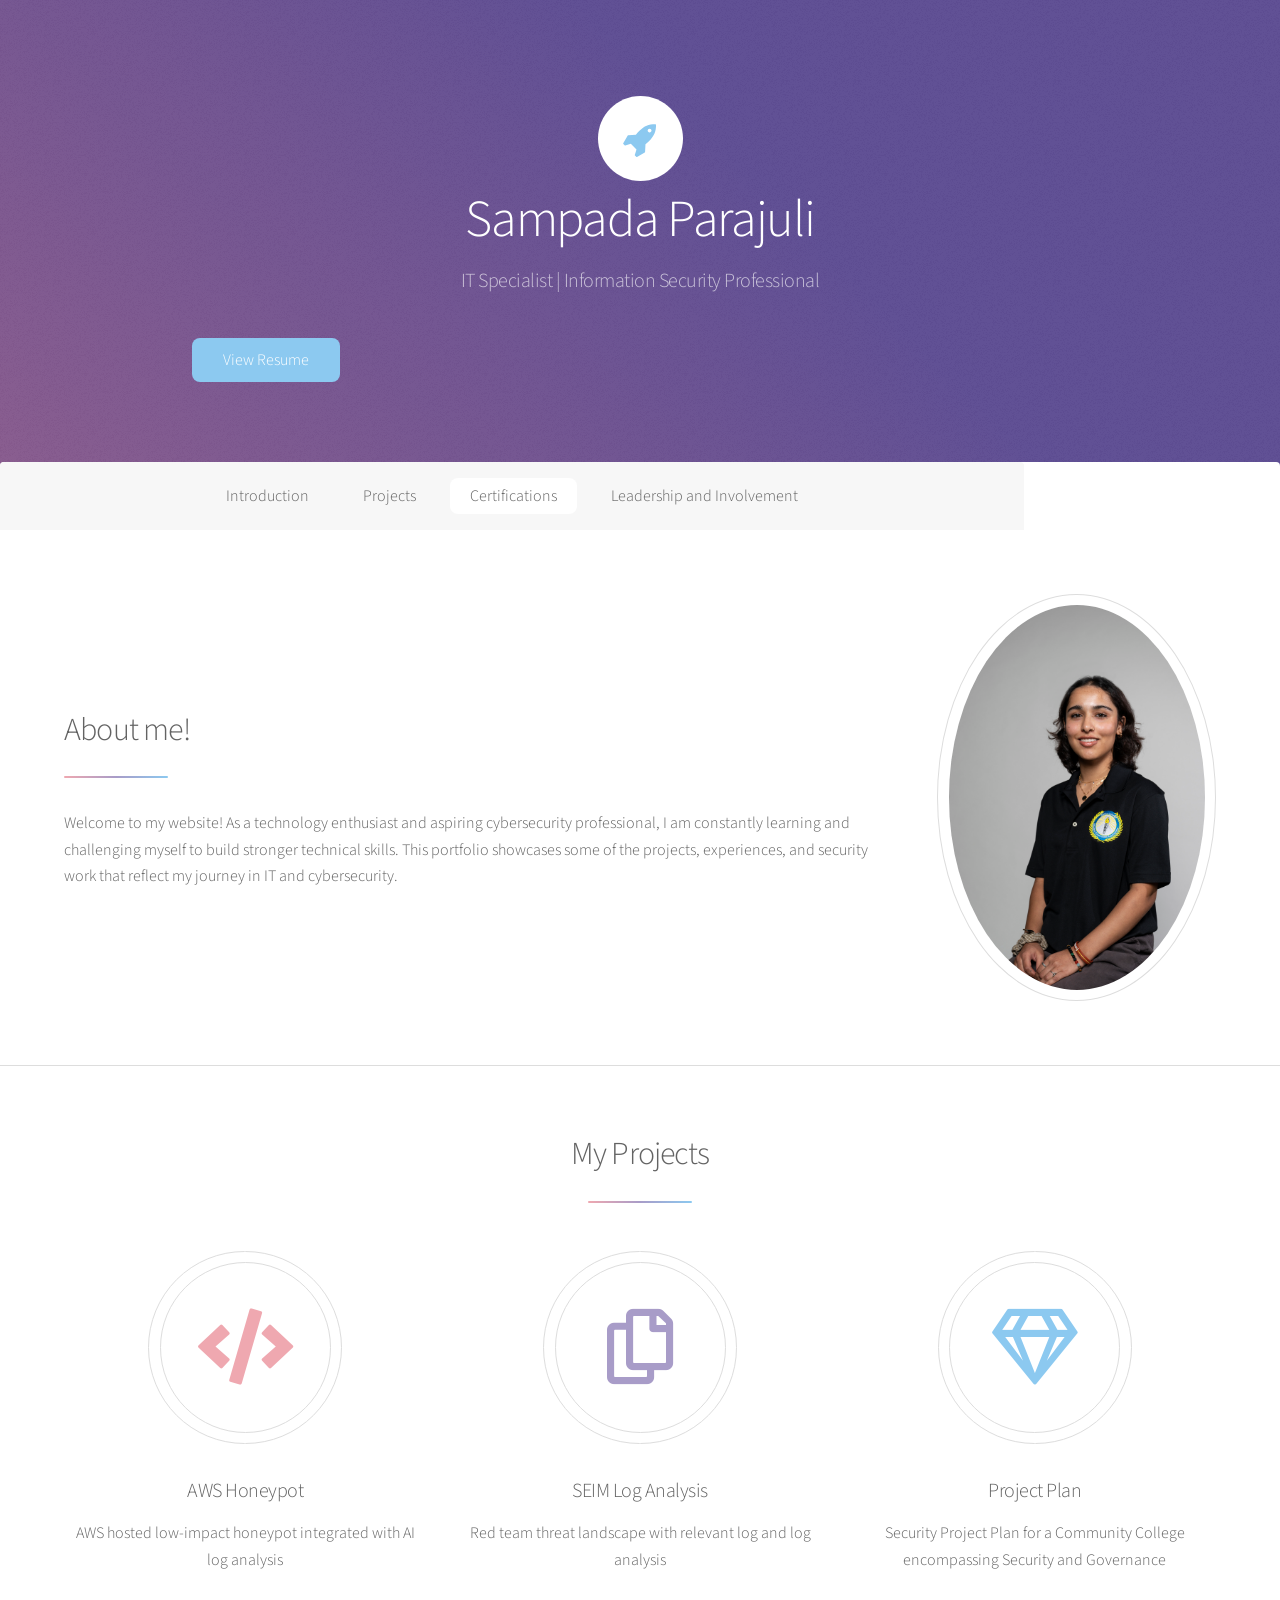
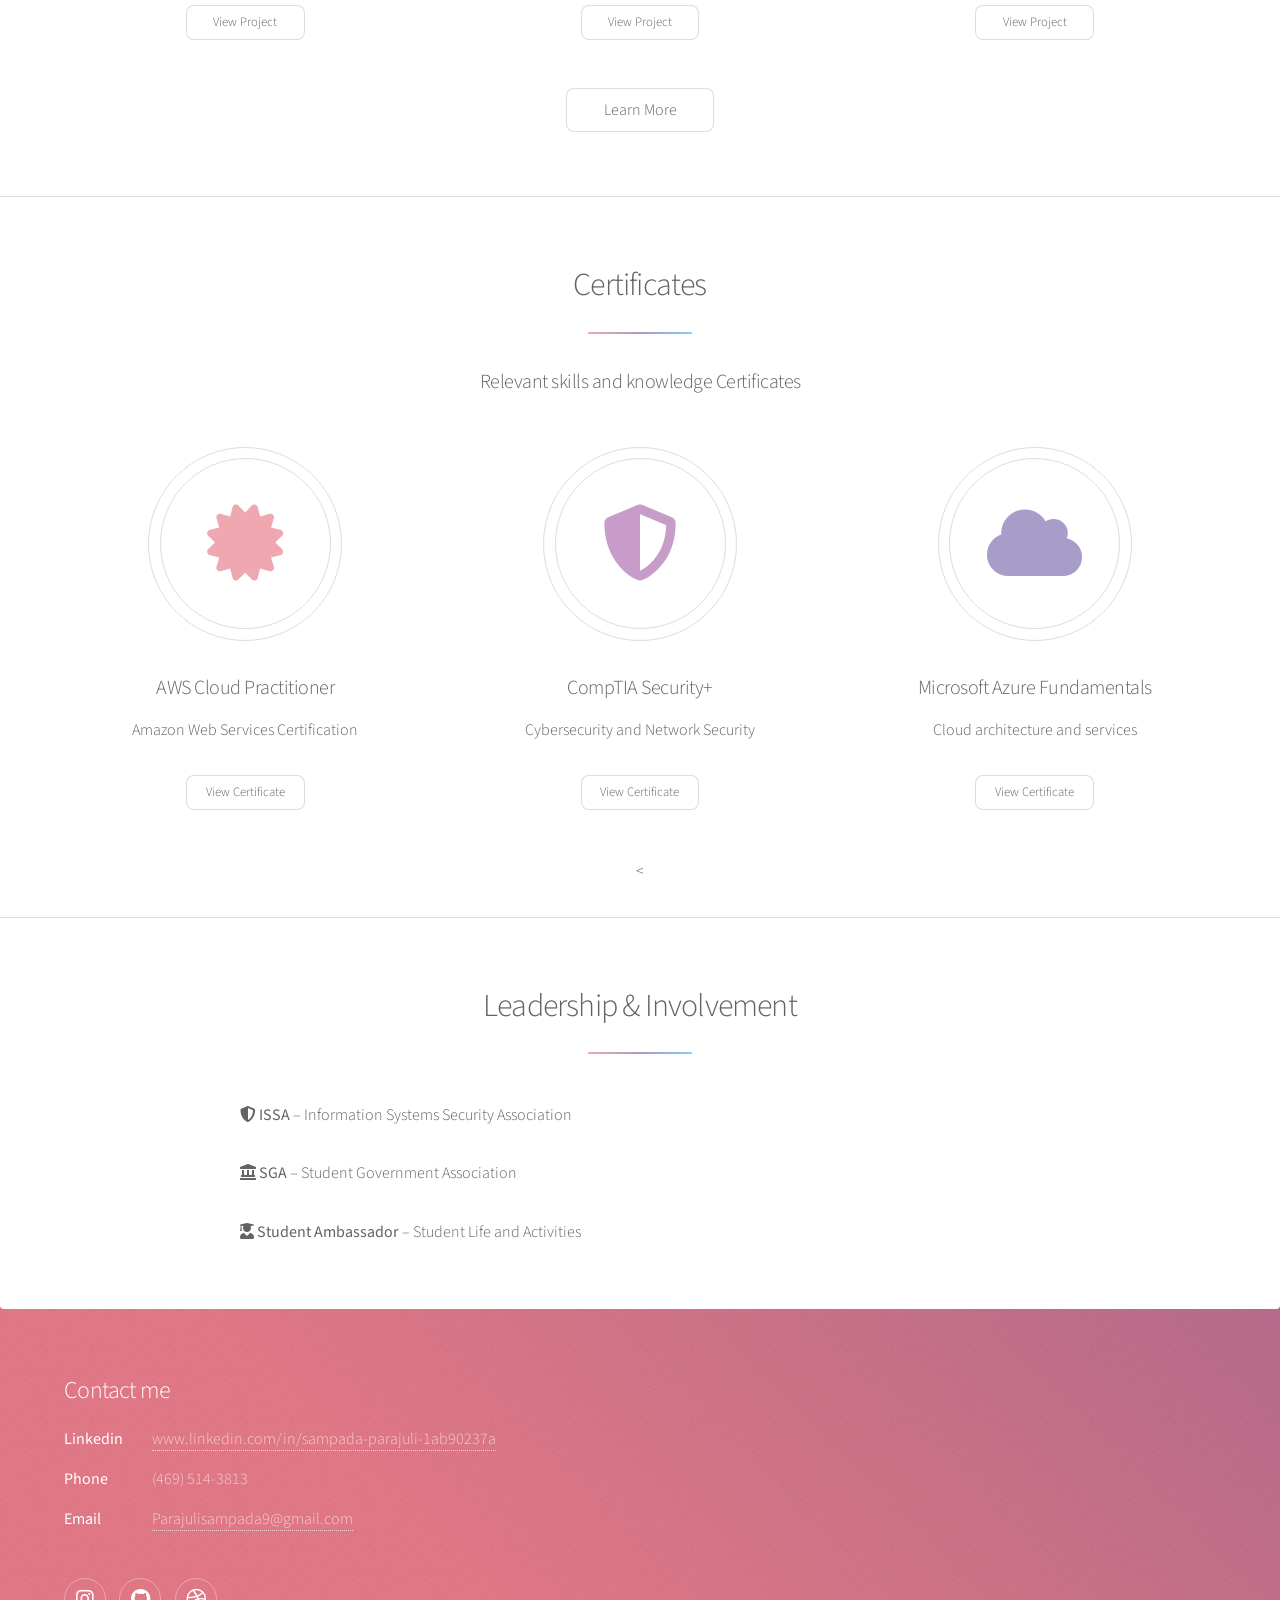
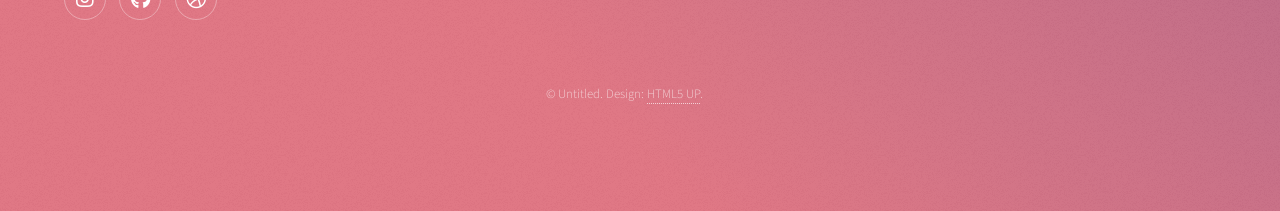
==== commit 105a10fe: "Update index.html" ====
--- a/index.html
+++ b/index.html
@@ -25,9 +25,9 @@
 						<ul class="actions">
     <li>
         <a href="Files/Parajuli_Sampada_resume.pdf" 
-           class="button primary" 
-           target="_blank">
-           View Resume
+          <div style="text-align: center; margin-top: 20px;">
+    <a href="resume.pdf" class="button primary">View Resume</a>
+</div>
         </a>
     </li>
 </ul>
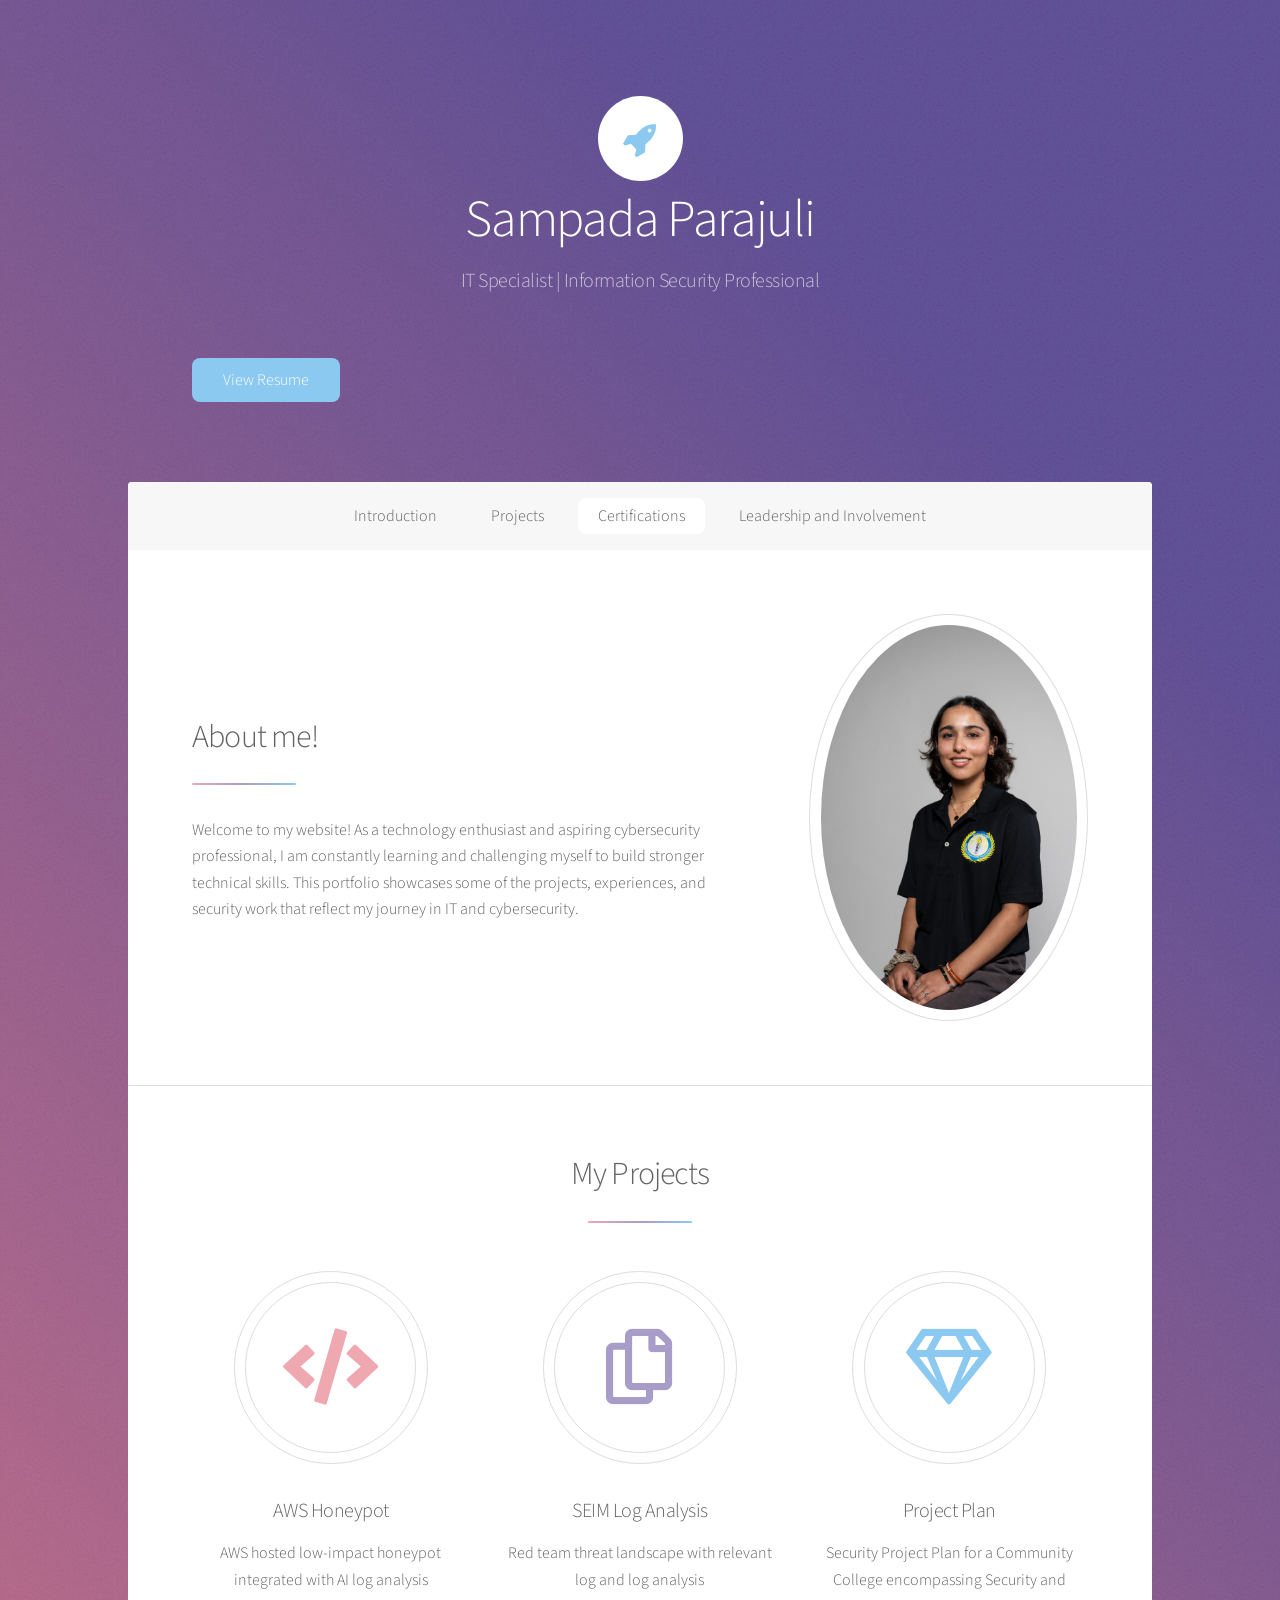
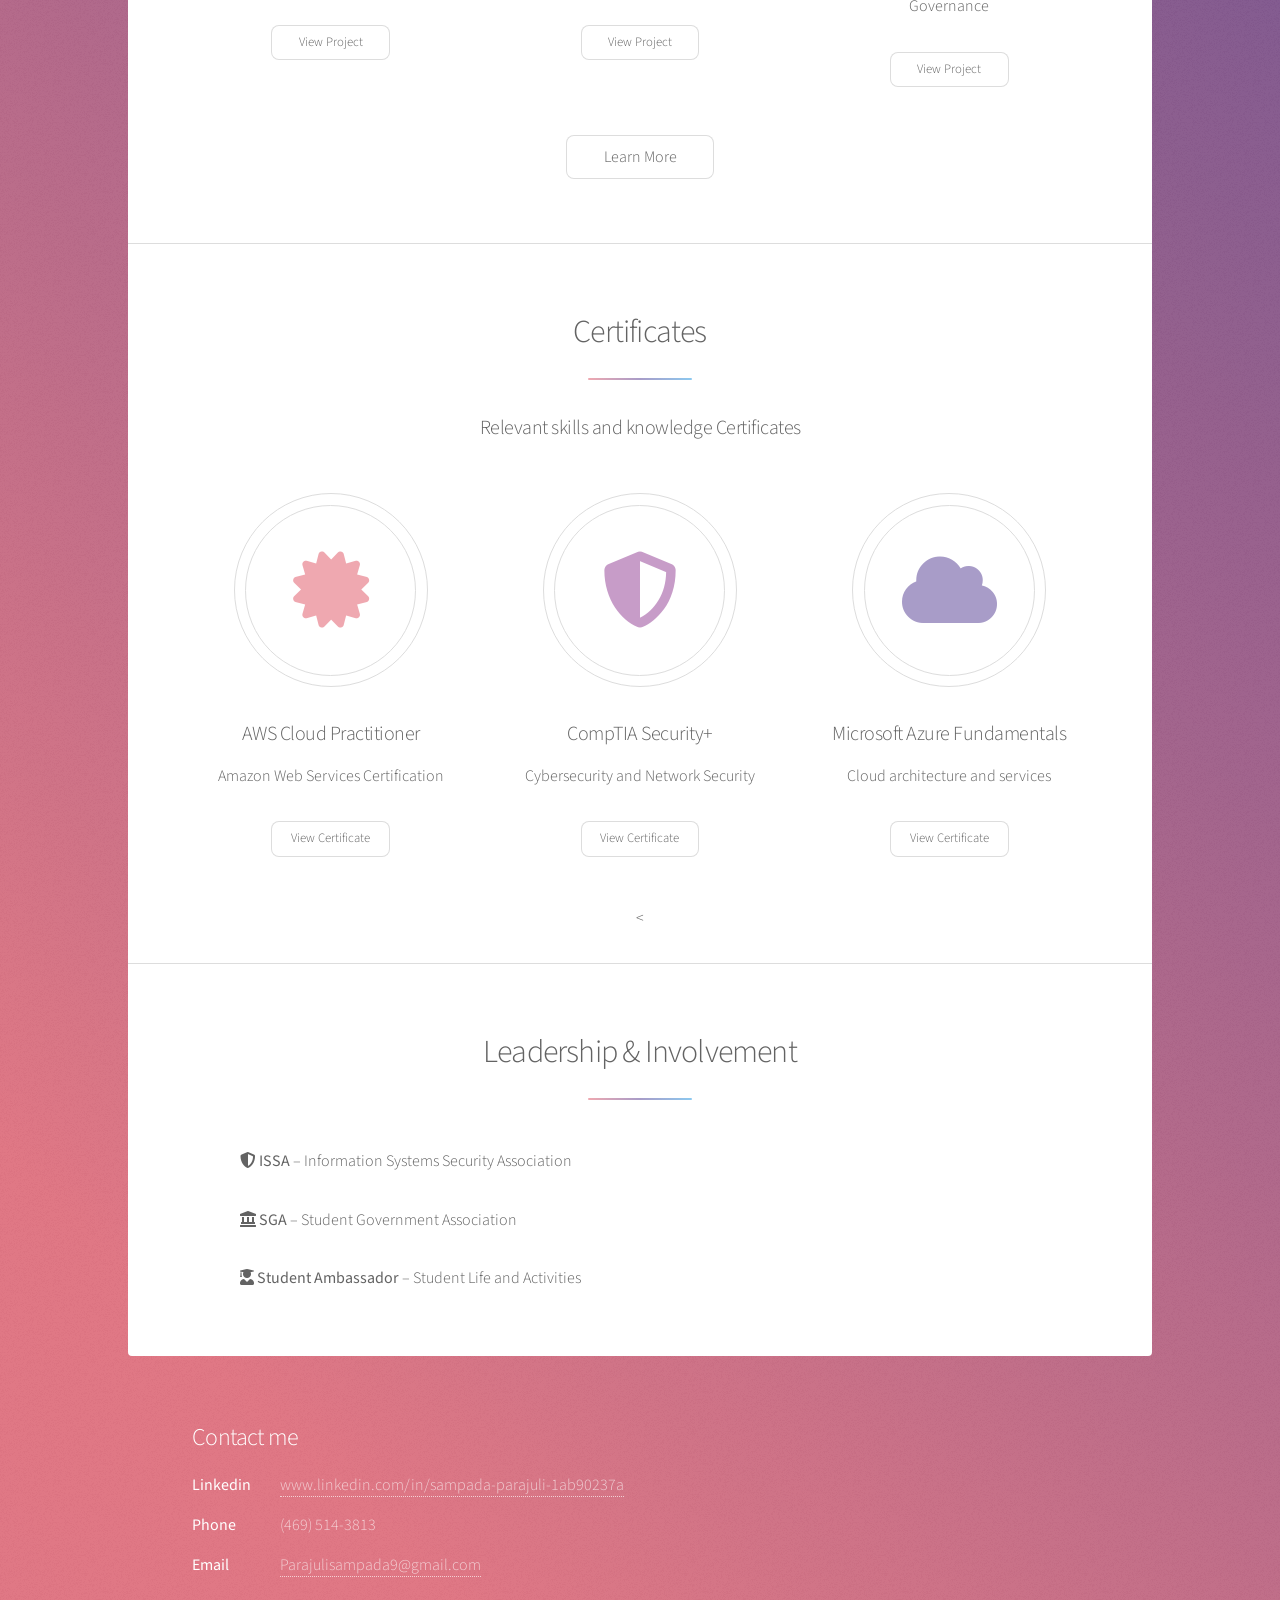
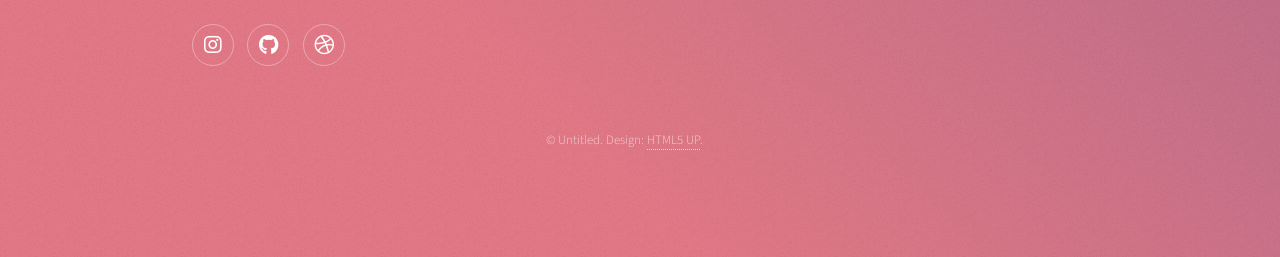
==== commit 72c23fc7: "Update index.html" ====
--- a/index.html
+++ b/index.html
@@ -24,12 +24,11 @@
 						<p>IT Specialist | Information Security Professional<br />
 						<ul class="actions">
     <li>
-        <a href="Files/Parajuli_Sampada_resume.pdf" 
-          <div style="text-align: center; margin-top: 20px;">
-    <a href="resume.pdf" class="button primary">View Resume</a>
+       <div style="text-align: center; margin-top: 20px;">
+    <a href="Files/Parajuli%20Sampada%20Resume.pdf" class="button primary" target="_blank">
+        View Resume
+    </a>
 </div>
-        </a>
-    </li>
 </ul>
 
 					</header>
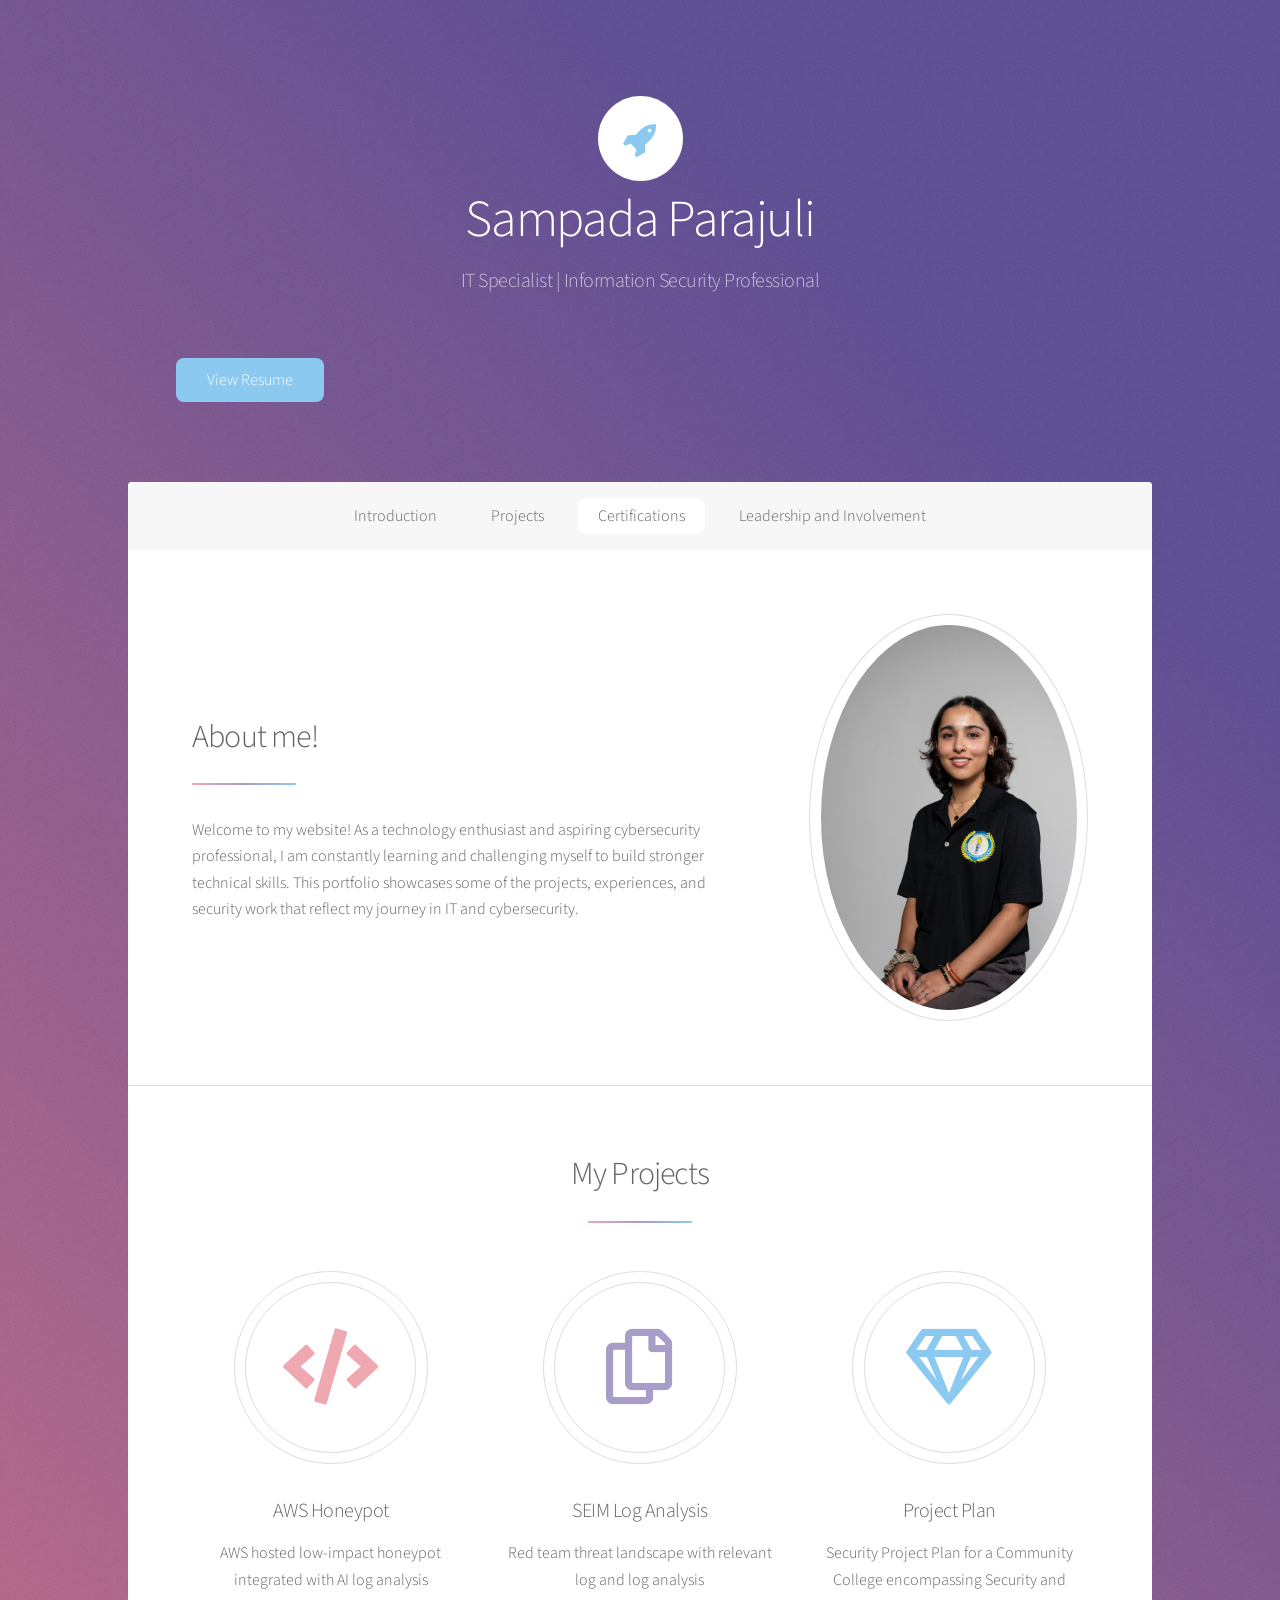
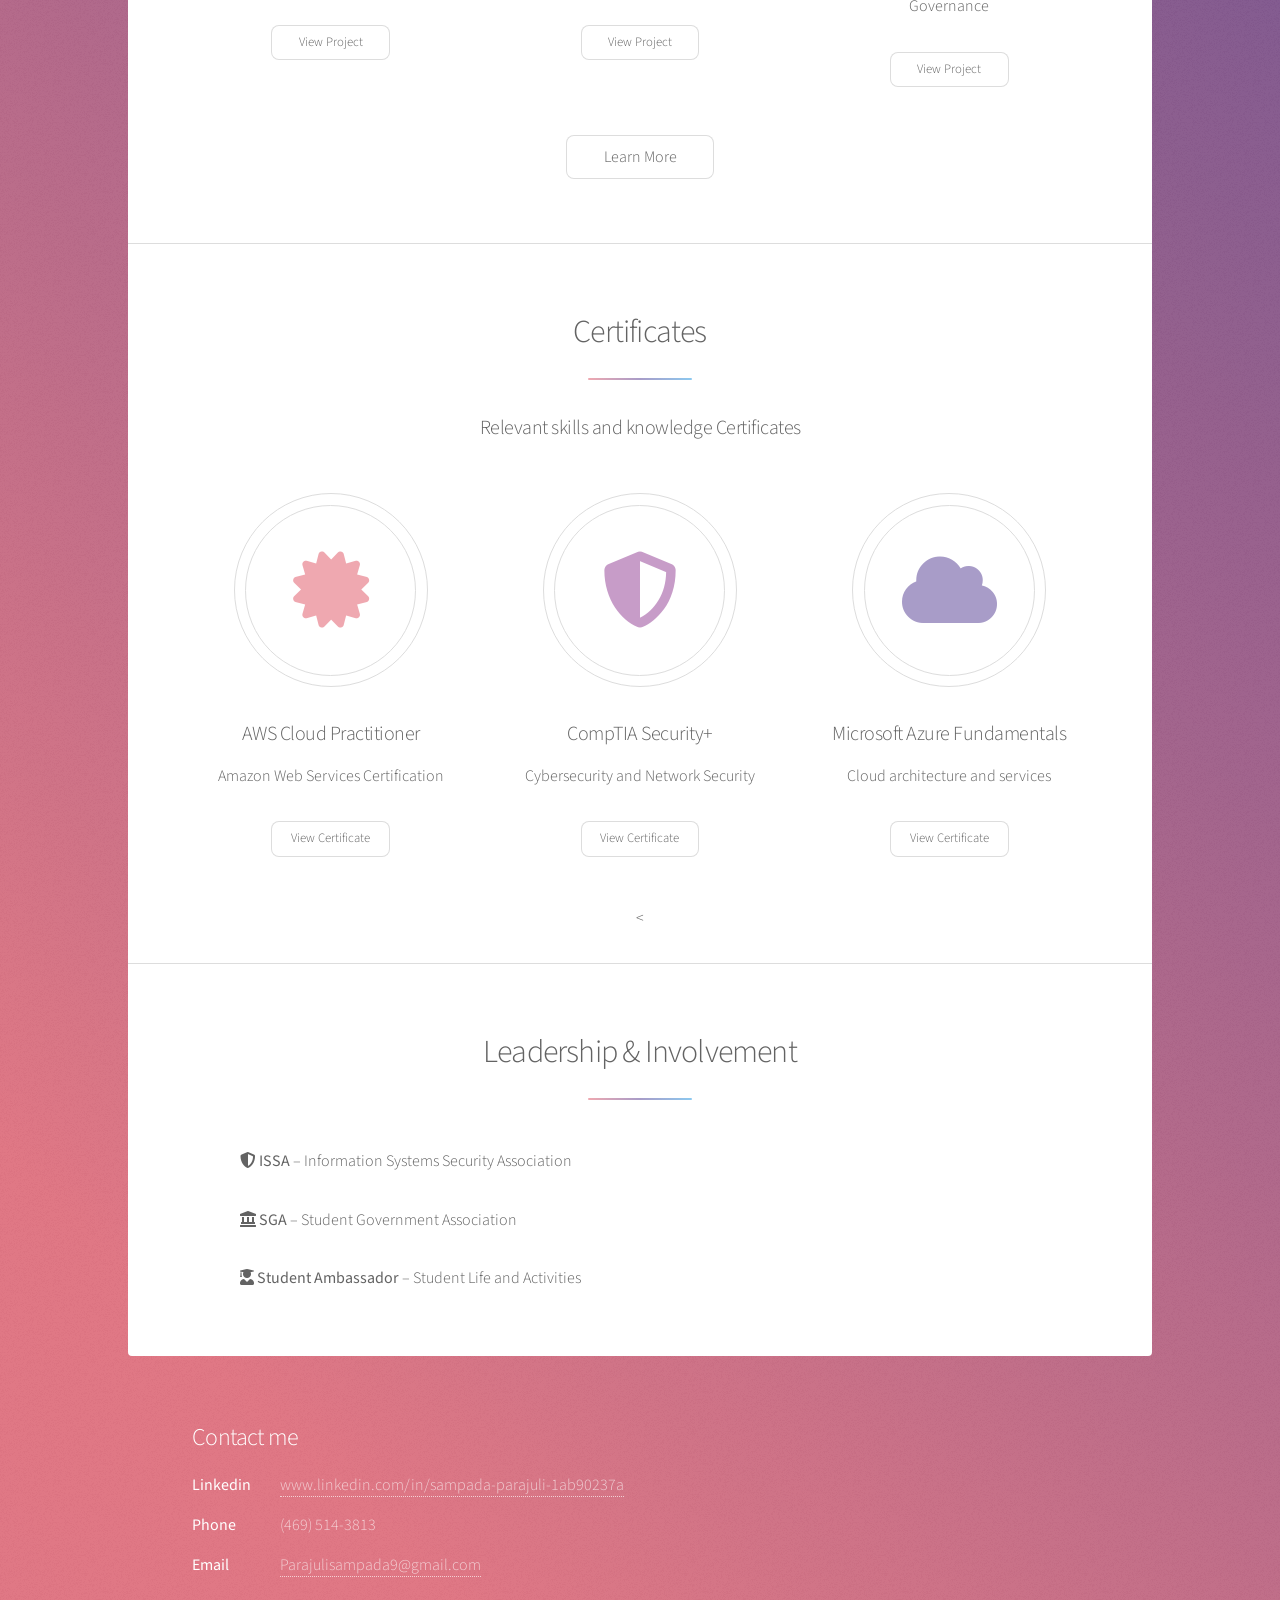
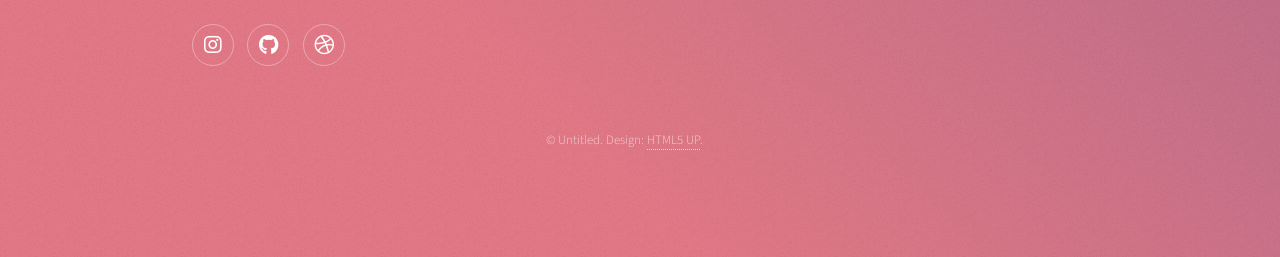
==== commit 41abf8c0: "Update index.html" ====
--- a/index.html
+++ b/index.html
@@ -23,13 +23,12 @@
 						<h1>Sampada Parajuli</h1>
 						<p>IT Specialist | Information Security Professional<br />
 						<ul class="actions">
-    <li>
+
        <div style="text-align: center; margin-top: 20px;">
     <a href="Files/Parajuli%20Sampada%20Resume.pdf" class="button primary" target="_blank">
         View Resume
     </a>
 </div>
-</ul>
 
 					</header>
 
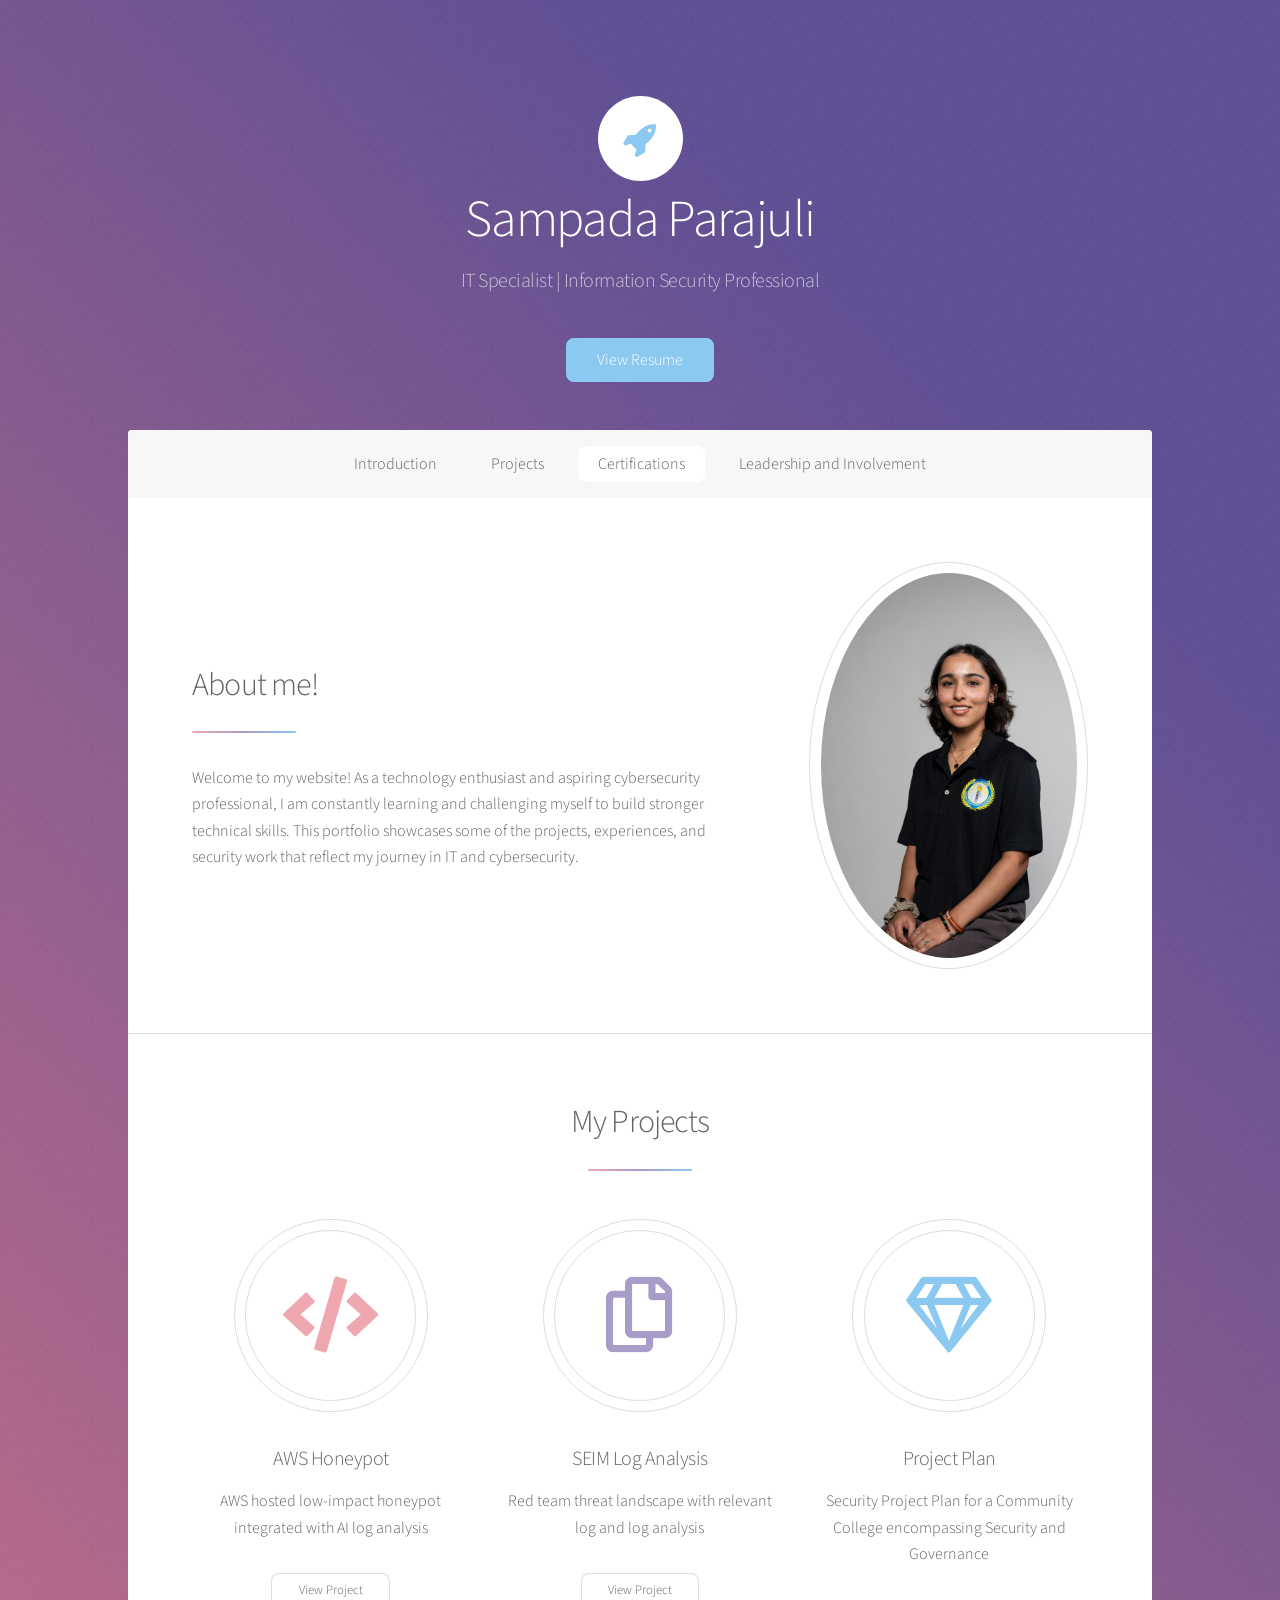
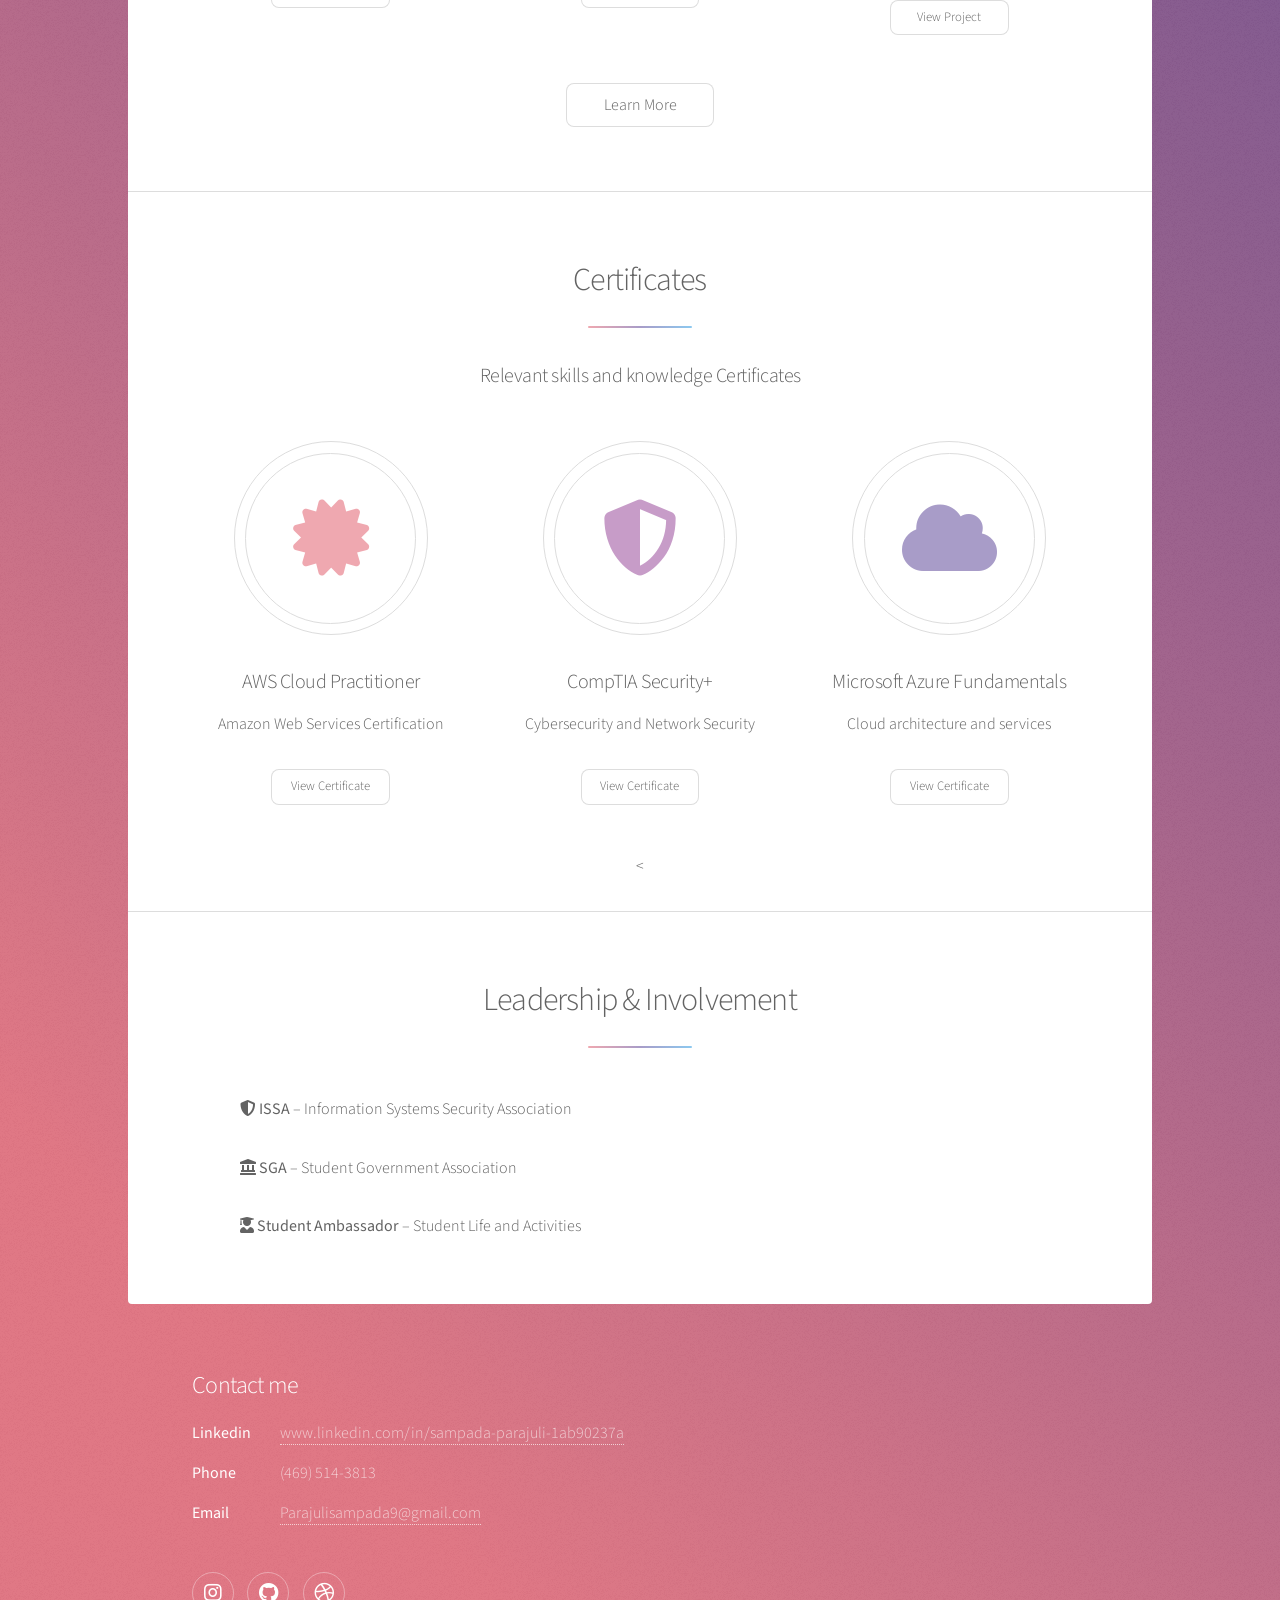
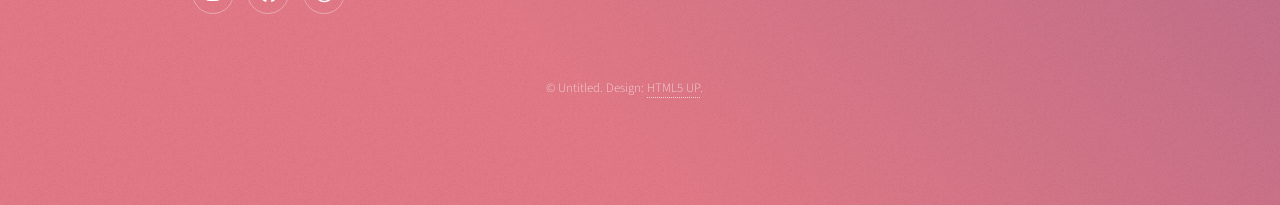
==== commit 6034c564: "Update index.html" ====
--- a/index.html
+++ b/index.html
@@ -22,7 +22,7 @@
 						<img src="images/logo.svg" alt="" />
 						<h1>Sampada Parajuli</h1>
 						<p>IT Specialist | Information Security Professional<br />
-						<ul class="actions">
+						
 
        <div style="text-align: center; margin-top: 20px;">
     <a href="Files/Parajuli%20Sampada%20Resume.pdf" class="button primary" target="_blank">
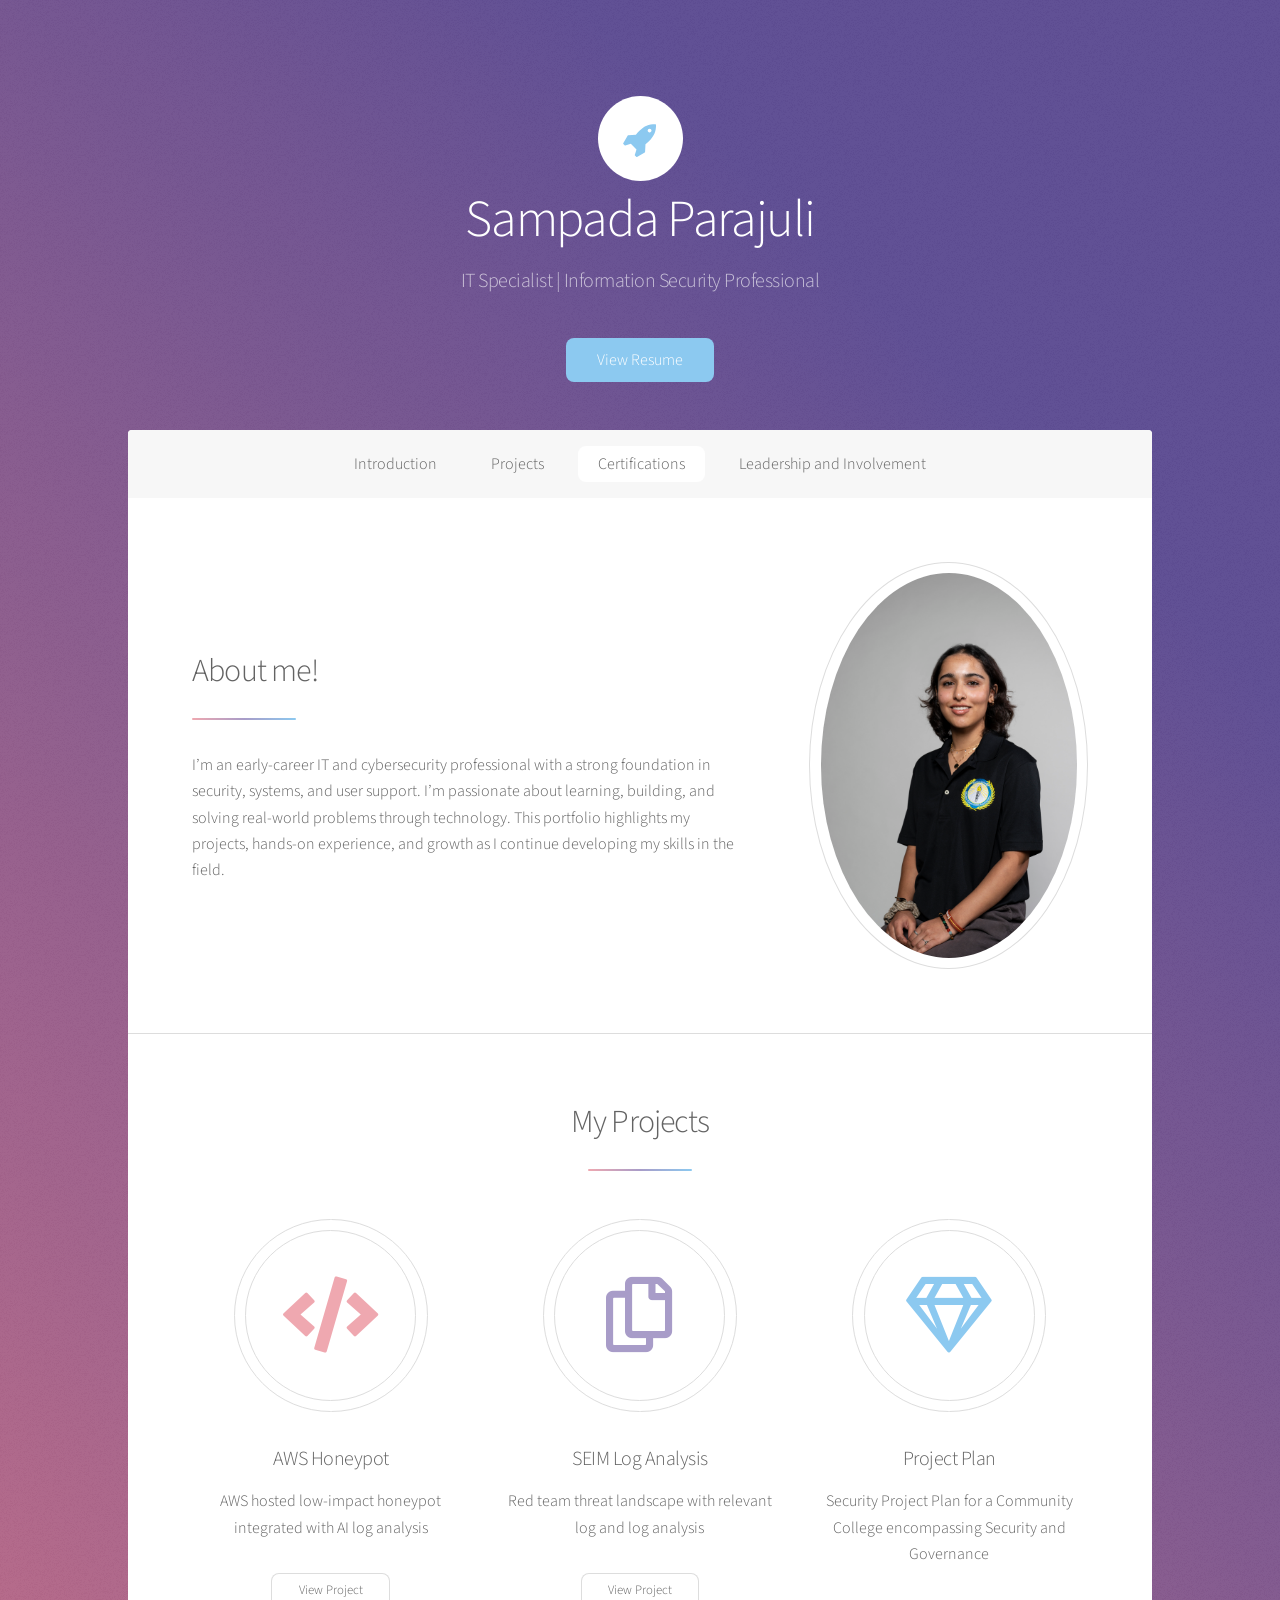
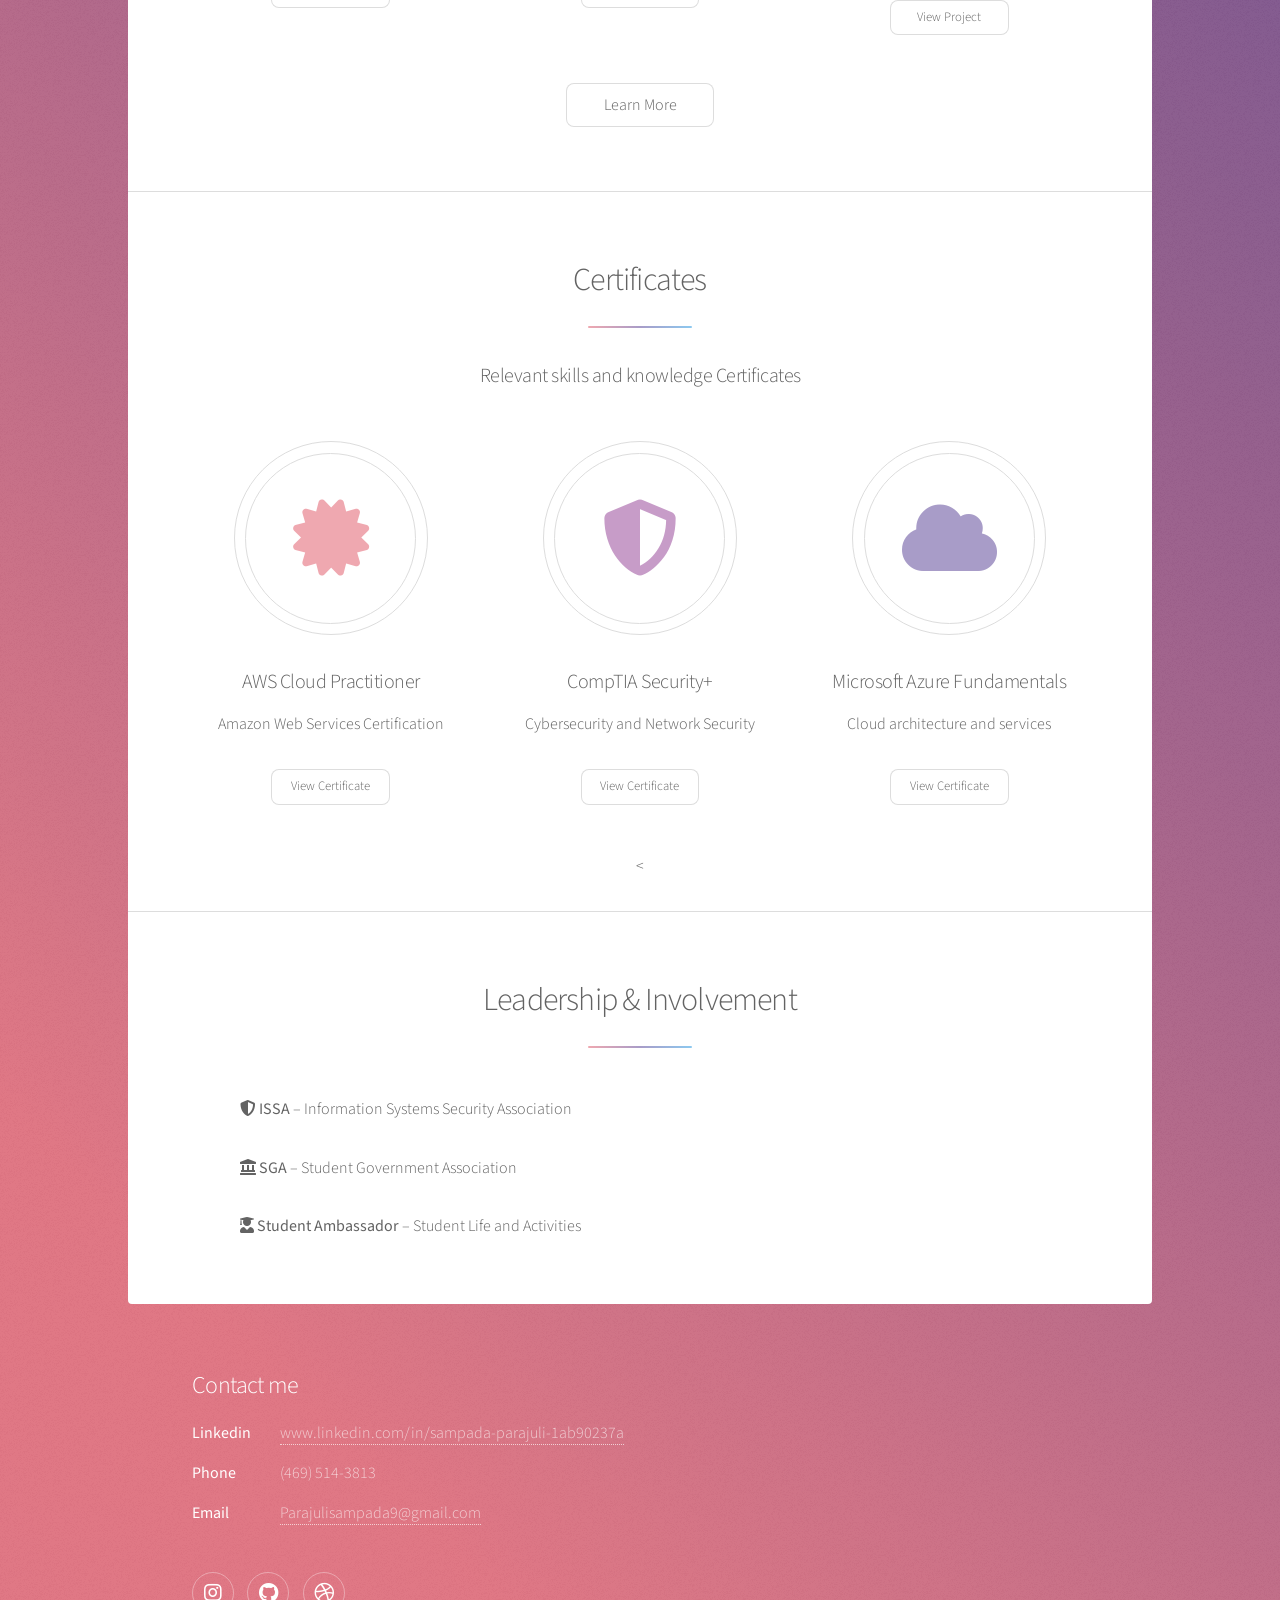
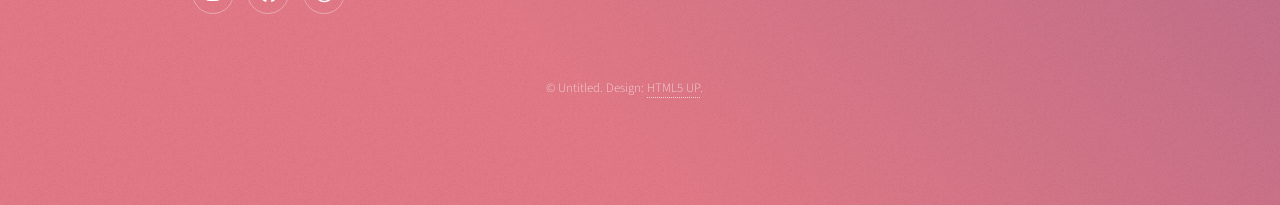
==== commit 6fbf8e48: "Update index.html" ====
--- a/index.html
+++ b/index.html
@@ -52,7 +52,7 @@
 										<header class="major">
 											<h2>About me!</h2>
 										</header>
-										<p> Welcome to my website! As a technology enthusiast and aspiring cybersecurity professional, I am constantly learning and challenging myself to build stronger technical skills. This portfolio showcases some of the projects, experiences, and security work that reflect my journey in IT and cybersecurity. </p>
+										<p> I’m an early-career IT and cybersecurity professional with a strong foundation in security, systems, and user support. I’m passionate about learning, building, and solving real-world problems through technology. This portfolio highlights my projects, hands-on experience, and growth as I continue developing my skills in the field. </p>
 										 
 										
 									</div>
